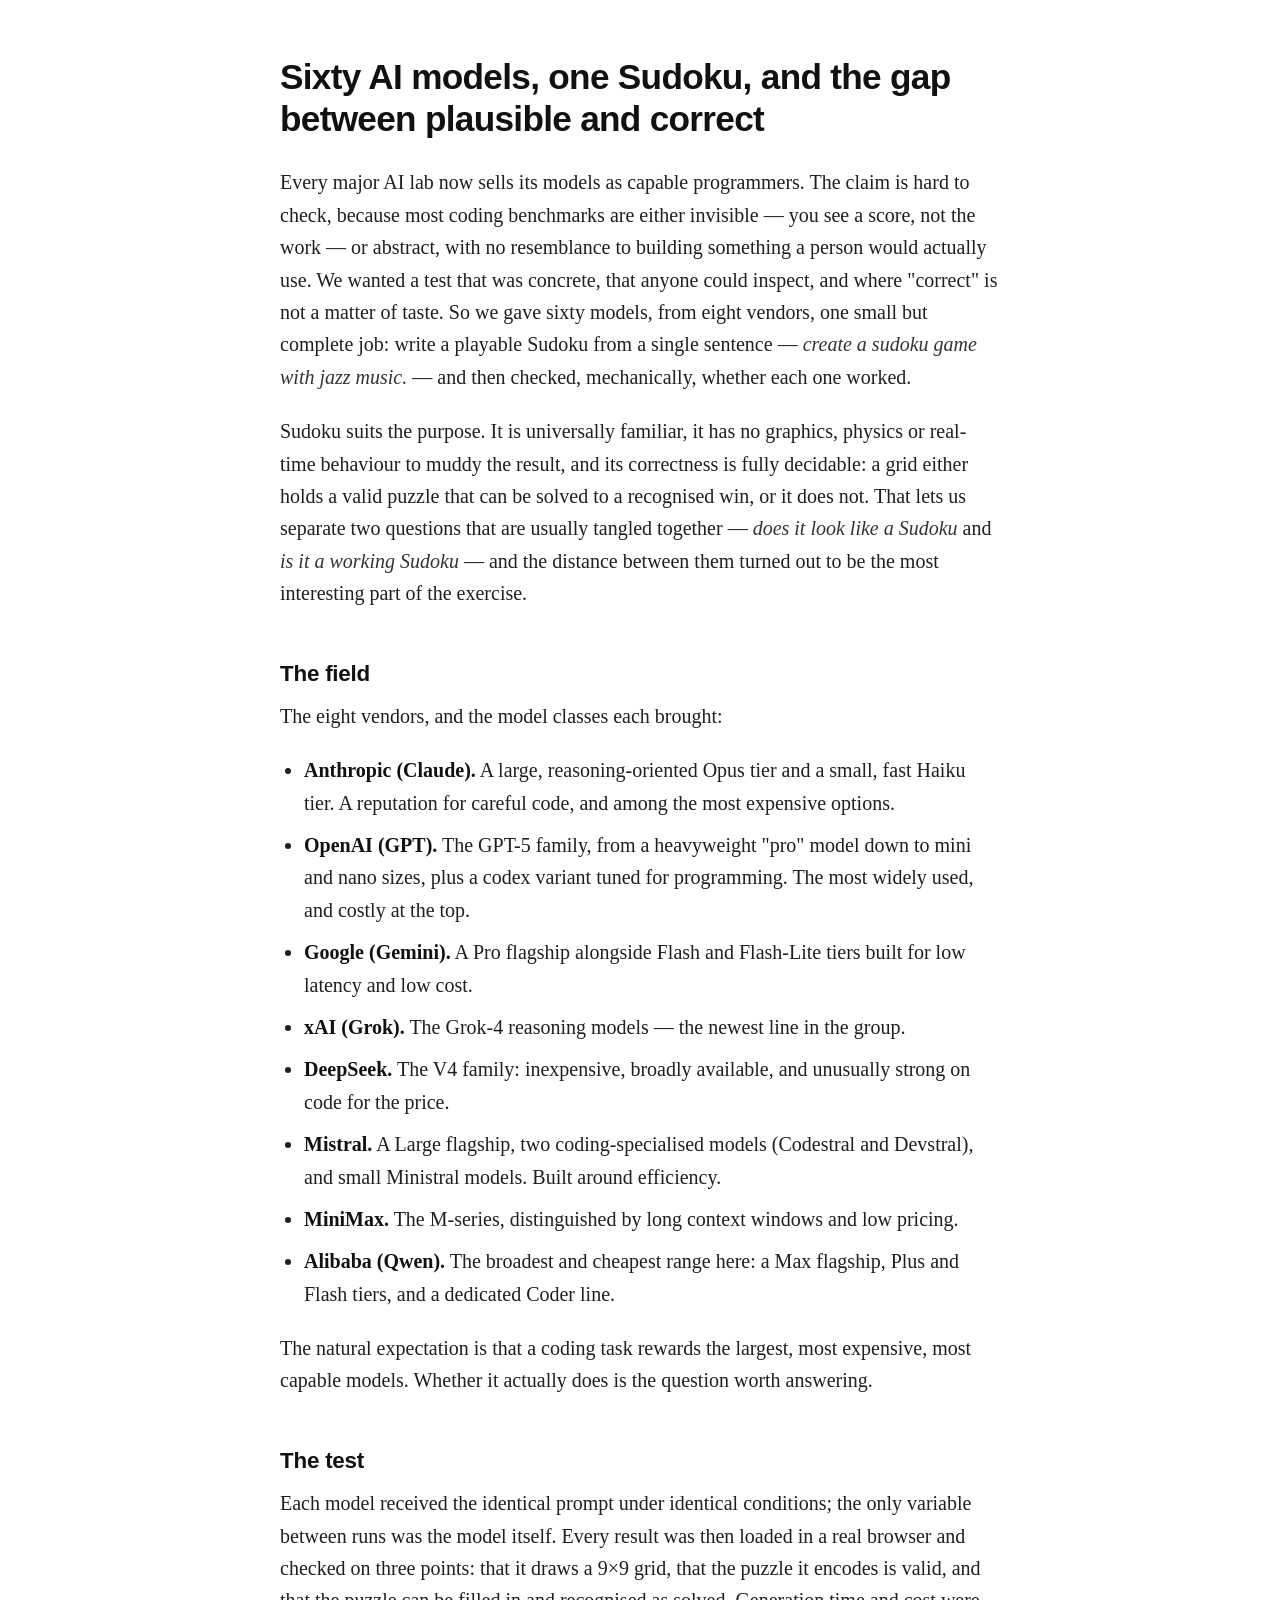
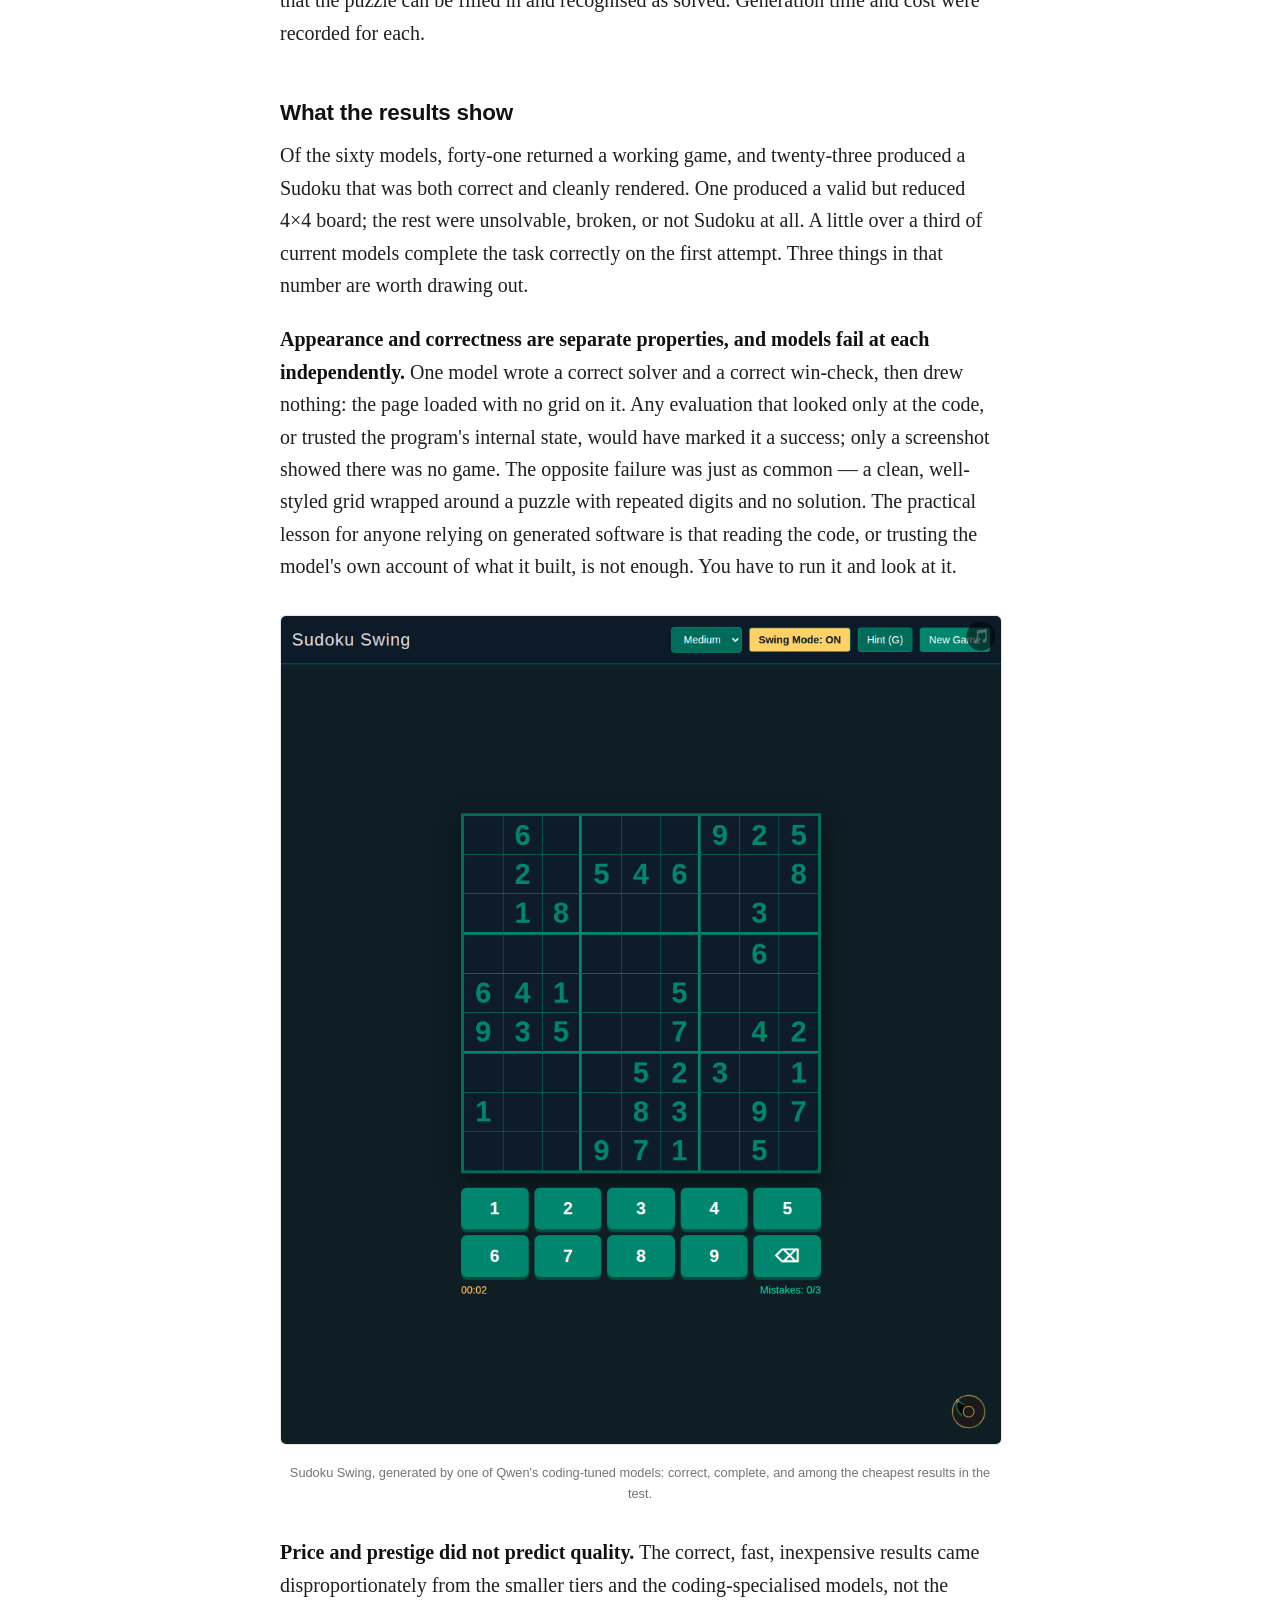
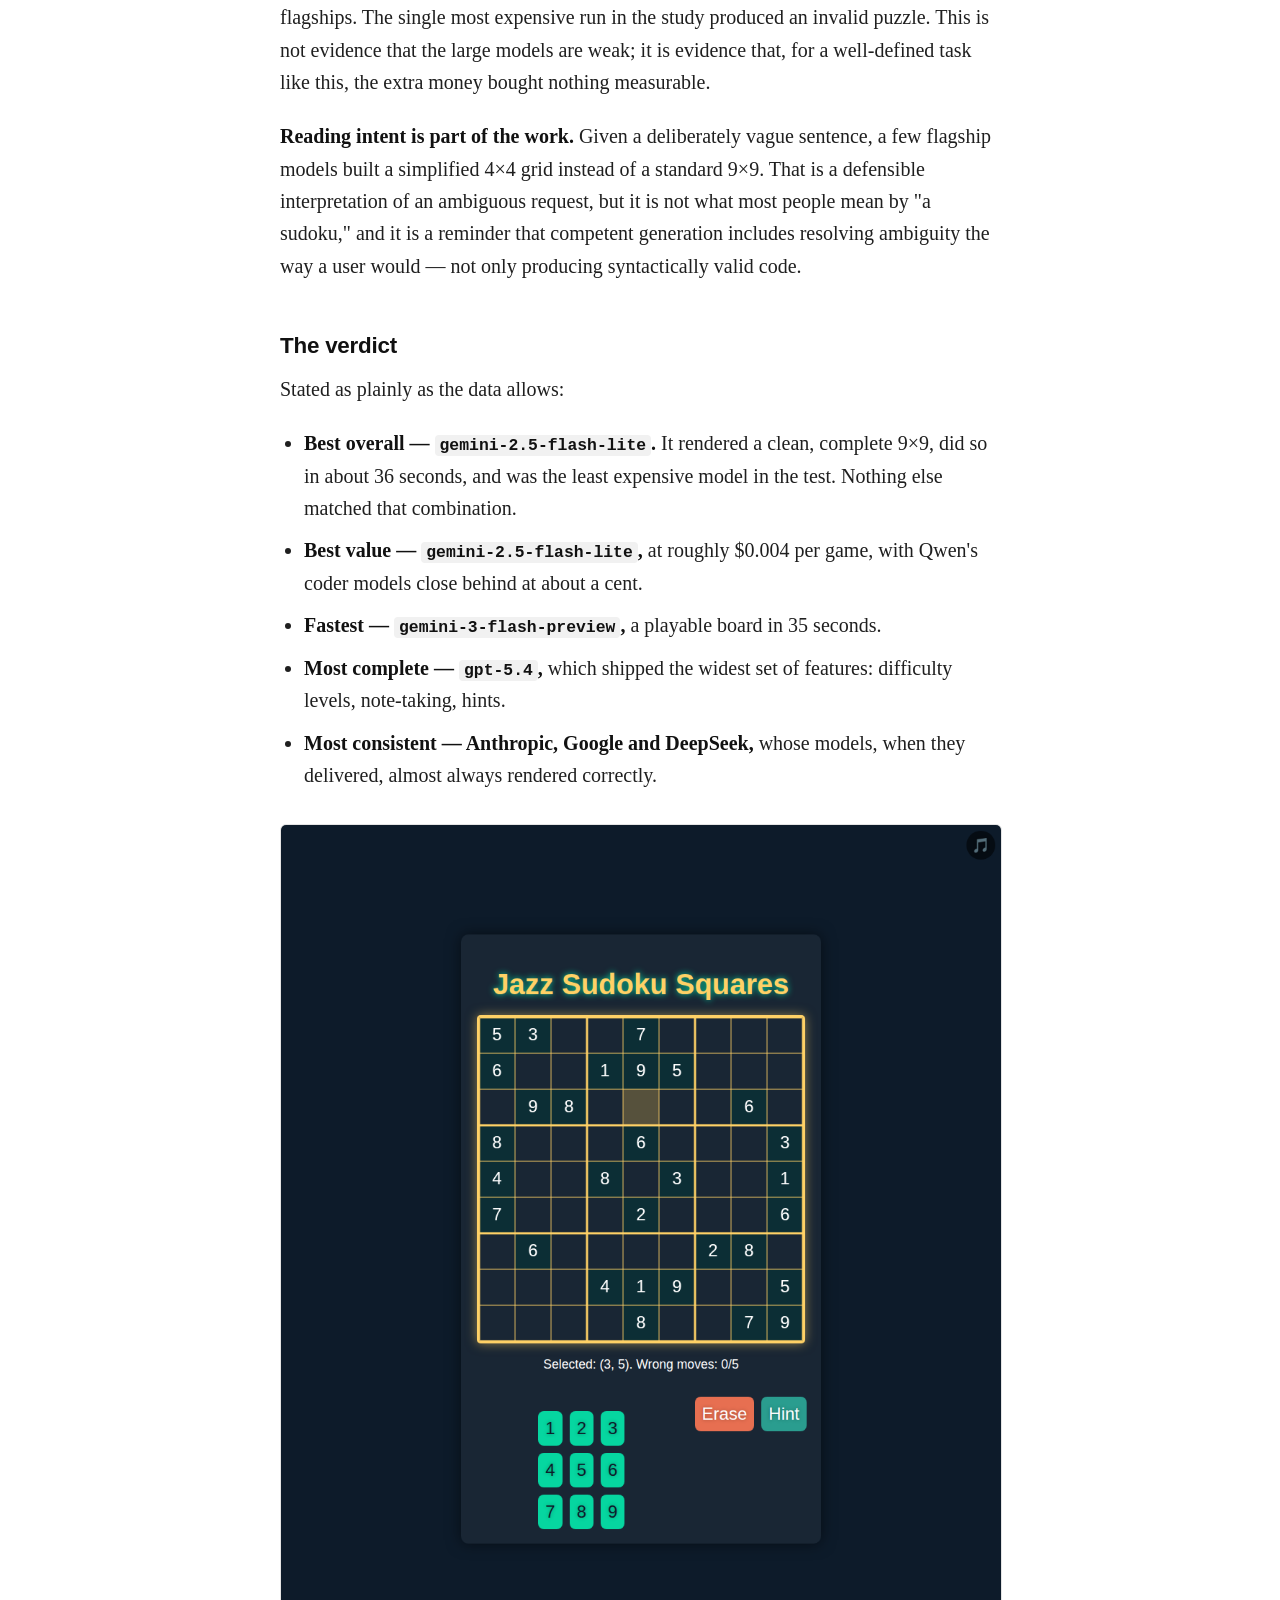
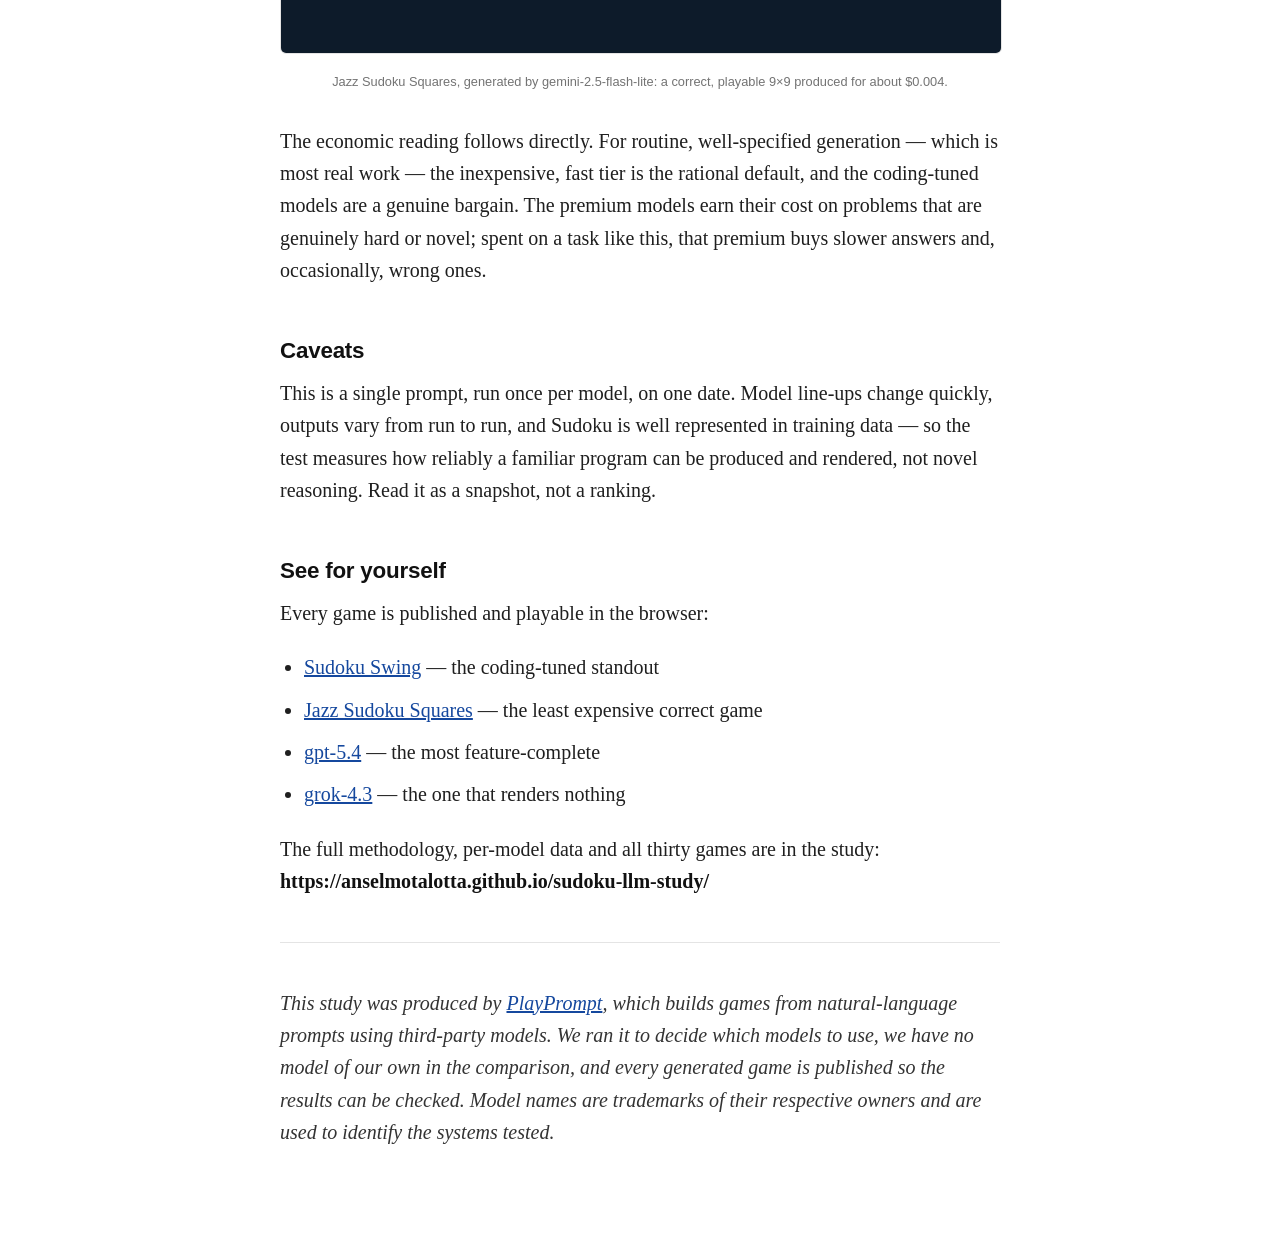
==== article/index.html @ 16956ac6 "Add the write-up to the repo (article/): rewritten for an adult reader, no emoji Replaces the worksp" ====
<!DOCTYPE html><html lang="en"><head><meta charset="UTF-8">
<meta name="viewport" content="width=device-width, initial-scale=1">
<title>Sixty AI models, one Sudoku, and the gap between plausible and correct</title>
<style>
 body{margin:0;background:#fff;color:#1f1f1f;font:20px/1.62 Georgia,Cambria,'Times New Roman',serif}
 .col{max-width:720px;margin:0 auto;padding:56px 24px 90px}
 h1{font-family:-apple-system,'Segoe UI',Helvetica,Arial,sans-serif;font-size:2.2rem;line-height:1.2;letter-spacing:-.02em;margin:0 0 26px;color:#111}
 h2{font-family:-apple-system,'Segoe UI',Helvetica,Arial,sans-serif;font-size:1.4rem;margin:46px 0 8px;color:#111;letter-spacing:-.01em}
 p{margin:0 0 22px} a{color:#15489e;text-decoration:underline}
 ul{margin:0 0 22px;padding-left:24px} li{margin:10px 0}
 hr{border:0;border-top:1px solid #e4e4e4;margin:44px 0}
 em{color:#333} strong{color:#111}
 figure{margin:32px 0;text-align:center}
 figure img{max-width:100%;height:auto;border:1px solid #e4e4e4;border-radius:6px}
 figcaption{font-family:-apple-system,'Segoe UI',sans-serif;font-size:.8rem;color:#737373;margin-top:9px}
 code{font-family:ui-monospace,Menlo,Consolas,monospace;font-size:.82em;background:#f1f1f1;padding:1px 5px;border-radius:4px}
 .foot{font-size:.86rem;color:#666}
</style></head><body><div class="col">
<h1>Sixty AI models, one Sudoku, and the gap between plausible and correct</h1>
<p>Every major AI lab now sells its models as capable programmers. The claim is hard to check, because most coding benchmarks are either invisible — you see a score, not the work — or abstract, with no resemblance to building something a person would actually use. We wanted a test that was concrete, that anyone could inspect, and where &quot;correct&quot; is not a matter of taste. So we gave sixty models, from eight vendors, one small but complete job: write a playable Sudoku from a single sentence — <em>create a sudoku game with jazz music.</em> — and then checked, mechanically, whether each one worked.</p>
<p>Sudoku suits the purpose. It is universally familiar, it has no graphics, physics or real-time behaviour to muddy the result, and its correctness is fully decidable: a grid either holds a valid puzzle that can be solved to a recognised win, or it does not. That lets us separate two questions that are usually tangled together — <em>does it look like a Sudoku</em> and <em>is it a working Sudoku</em> — and the distance between them turned out to be the most interesting part of the exercise.</p>
<h2>The field</h2>
<p>The eight vendors, and the model classes each brought:</p>
<ul><li><strong>Anthropic (Claude).</strong> A large, reasoning-oriented Opus tier and a small, fast Haiku tier. A reputation for careful code, and among the most expensive options.</li><li><strong>OpenAI (GPT).</strong> The GPT-5 family, from a heavyweight &quot;pro&quot; model down to mini and nano sizes, plus a codex variant tuned for programming. The most widely used, and costly at the top.</li><li><strong>Google (Gemini).</strong> A Pro flagship alongside Flash and Flash-Lite tiers built for low latency and low cost.</li><li><strong>xAI (Grok).</strong> The Grok-4 reasoning models — the newest line in the group.</li><li><strong>DeepSeek.</strong> The V4 family: inexpensive, broadly available, and unusually strong on code for the price.</li><li><strong>Mistral.</strong> A Large flagship, two coding-specialised models (Codestral and Devstral), and small Ministral models. Built around efficiency.</li><li><strong>MiniMax.</strong> The M-series, distinguished by long context windows and low pricing.</li><li><strong>Alibaba (Qwen).</strong> The broadest and cheapest range here: a Max flagship, Plus and Flash tiers, and a dedicated Coder line.</li></ul>
<p>The natural expectation is that a coding task rewards the largest, most expensive, most capable models. Whether it actually does is the question worth answering.</p>
<h2>The test</h2>
<p>Each model received the identical prompt under identical conditions; the only variable between runs was the model itself. Every result was then loaded in a real browser and checked on three points: that it draws a 9×9 grid, that the puzzle it encodes is valid, and that the puzzle can be filled in and recognised as solved. Generation time and cost were recorded for each.</p>
<h2>What the results show</h2>
<p>Of the sixty models, forty-one returned a working game, and twenty-three produced a Sudoku that was both correct and cleanly rendered. One produced a valid but reduced 4×4 board; the rest were unsolvable, broken, or not Sudoku at all. A little over a third of current models complete the task correctly on the first attempt. Three things in that number are worth drawing out.</p>
<p><strong>Appearance and correctness are separate properties, and models fail at each independently.</strong> One model wrote a correct solver and a correct win-check, then drew nothing: the page loaded with no grid on it. Any evaluation that looked only at the code, or trusted the program&#x27;s internal state, would have marked it a success; only a screenshot showed there was no game. The opposite failure was just as common — a clean, well-styled grid wrapped around a puzzle with repeated digits and no solution. The practical lesson for anyone relying on generated software is that reading the code, or trusting the model&#x27;s own account of what it built, is not enough. You have to run it and look at it.</p>
<figure><img src="img-1.png" alt="Sudoku Swing, generated by one of Qwen&#x27;s coding-tuned models: correct, complete, and among the cheapest results in the test."><figcaption>Sudoku Swing, generated by one of Qwen&#x27;s coding-tuned models: correct, complete, and among the cheapest results in the test.</figcaption></figure>
<p><strong>Price and prestige did not predict quality.</strong> The correct, fast, inexpensive results came disproportionately from the smaller tiers and the coding-specialised models, not the flagships. The single most expensive run in the study produced an invalid puzzle. This is not evidence that the large models are weak; it is evidence that, for a well-defined task like this, the extra money bought nothing measurable.</p>
<p><strong>Reading intent is part of the work.</strong> Given a deliberately vague sentence, a few flagship models built a simplified 4×4 grid instead of a standard 9×9. That is a defensible interpretation of an ambiguous request, but it is not what most people mean by &quot;a sudoku,&quot; and it is a reminder that competent generation includes resolving ambiguity the way a user would — not only producing syntactically valid code.</p>
<h2>The verdict</h2>
<p>Stated as plainly as the data allows:</p>
<ul><li><strong>Best overall — <code>gemini-2.5-flash-lite</code>.</strong> It rendered a clean, complete 9×9, did so in about 36 seconds, and was the least expensive model in the test. Nothing else matched that combination.</li><li><strong>Best value — <code>gemini-2.5-flash-lite</code>,</strong> at roughly $0.004 per game, with Qwen&#x27;s coder models close behind at about a cent.</li><li><strong>Fastest — <code>gemini-3-flash-preview</code>,</strong> a playable board in 35 seconds.</li><li><strong>Most complete — <code>gpt-5.4</code>,</strong> which shipped the widest set of features: difficulty levels, note-taking, hints.</li><li><strong>Most consistent — Anthropic, Google and DeepSeek,</strong> whose models, when they delivered, almost always rendered correctly.</li></ul>
<figure><img src="img-2.png" alt="Jazz Sudoku Squares, generated by gemini-2.5-flash-lite: a correct, playable 9×9 produced for about $0.004."><figcaption>Jazz Sudoku Squares, generated by gemini-2.5-flash-lite: a correct, playable 9×9 produced for about $0.004.</figcaption></figure>
<p>The economic reading follows directly. For routine, well-specified generation — which is most real work — the inexpensive, fast tier is the rational default, and the coding-tuned models are a genuine bargain. The premium models earn their cost on problems that are genuinely hard or novel; spent on a task like this, that premium buys slower answers and, occasionally, wrong ones.</p>
<h2>Caveats</h2>
<p>This is a single prompt, run once per model, on one date. Model line-ups change quickly, outputs vary from run to run, and Sudoku is well represented in training data — so the test measures how reliably a familiar program can be produced and rendered, not novel reasoning. Read it as a snapshot, not a ranking.</p>
<h2>See for yourself</h2>
<p>Every game is published and playable in the browser:</p>
<ul><li><a href="https://anselmotalotta.github.io/sudoku-llm-study/games/qwen3-coder-next.html">Sudoku Swing</a> — the coding-tuned standout</li><li><a href="https://anselmotalotta.github.io/sudoku-llm-study/games/gemini-gemini-2-5-flash-lite.html">Jazz Sudoku Squares</a> — the least expensive correct game</li><li><a href="https://anselmotalotta.github.io/sudoku-llm-study/games/gpt-5-4.html">gpt-5.4</a> — the most feature-complete</li><li><a href="https://anselmotalotta.github.io/sudoku-llm-study/games/xai-grok-4-3.html">grok-4.3</a> — the one that renders nothing</li></ul>
<p>The full methodology, per-model data and all thirty games are in the study: <strong>https://anselmotalotta.github.io/sudoku-llm-study/</strong></p>
<hr>
<p><em>This study was produced by <a href="https://playprompt.org">PlayPrompt</a>, which builds games from natural-language prompts using third-party models. We ran it to decide which models to use, we have no model of our own in the comparison, and every generated game is published so the results can be checked. Model names are trademarks of their respective owners and are used to identify the systems tested.</em></p>
</div></body></html>
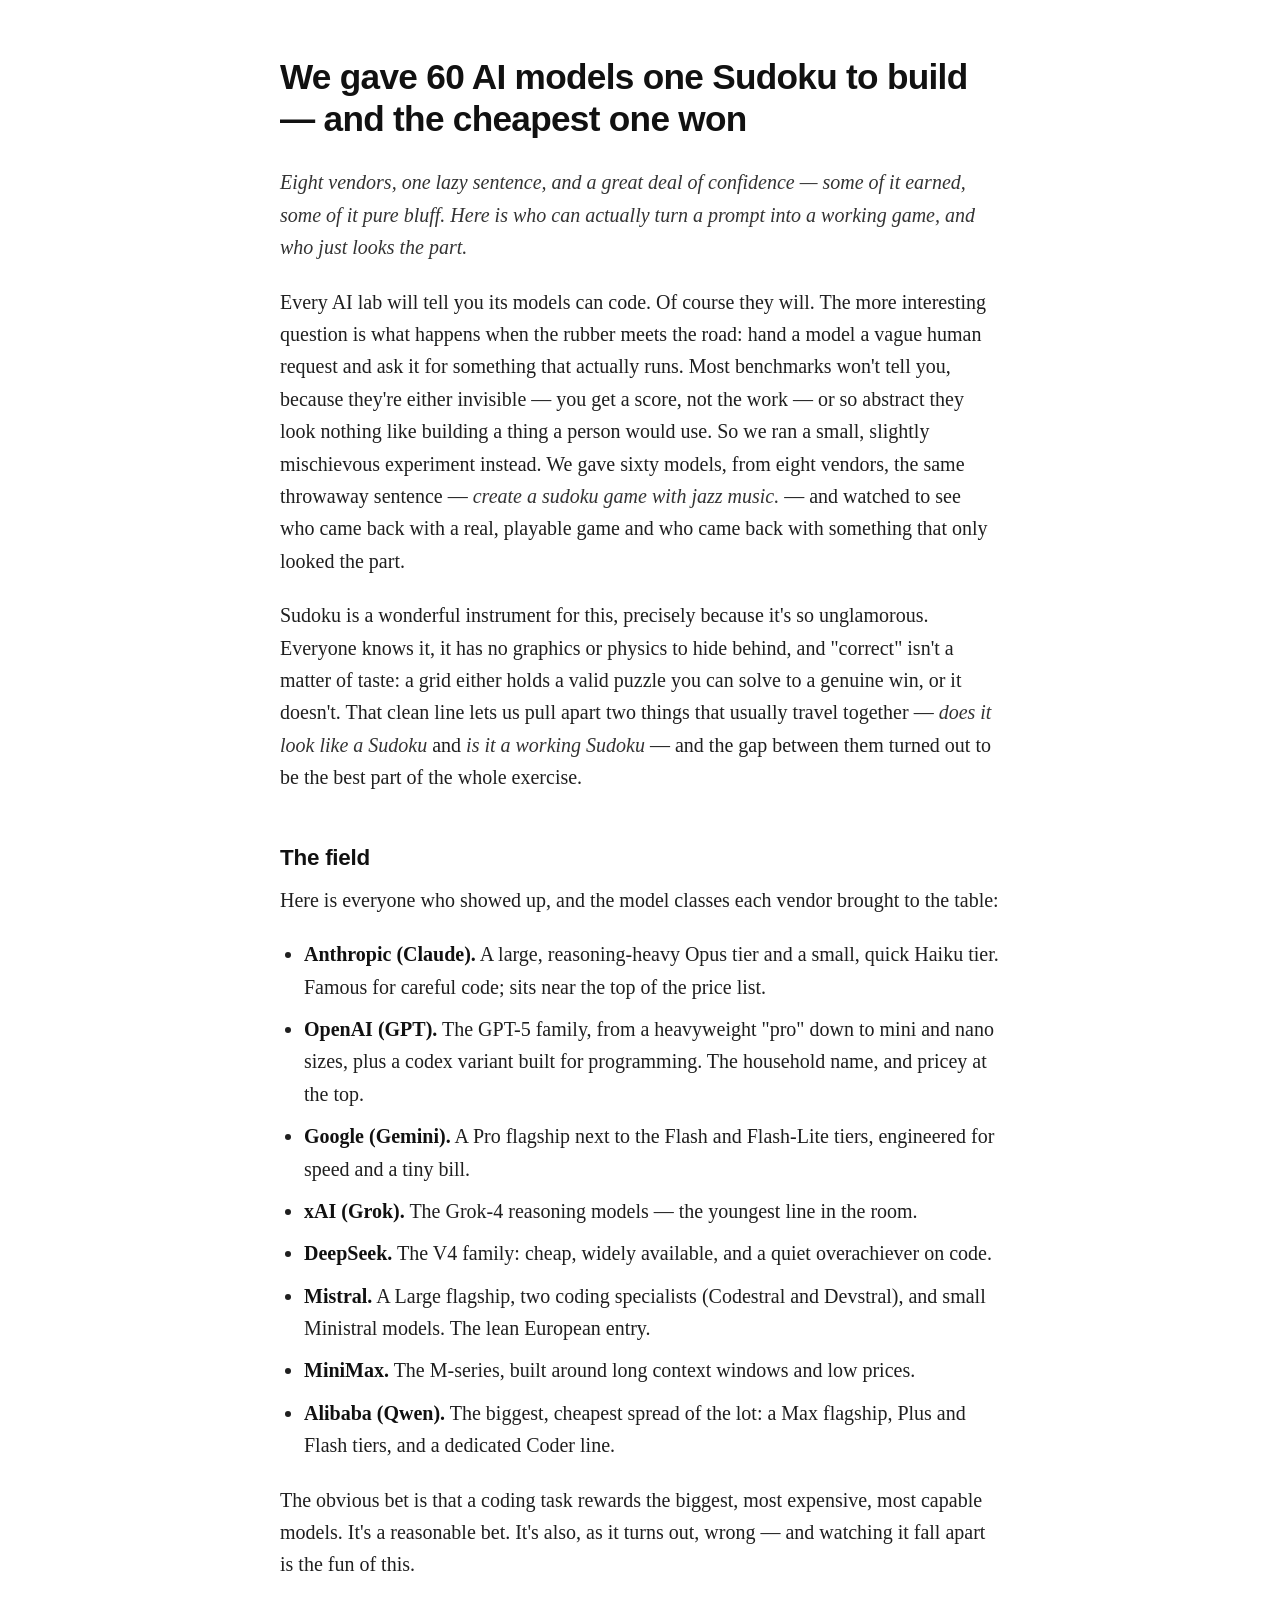
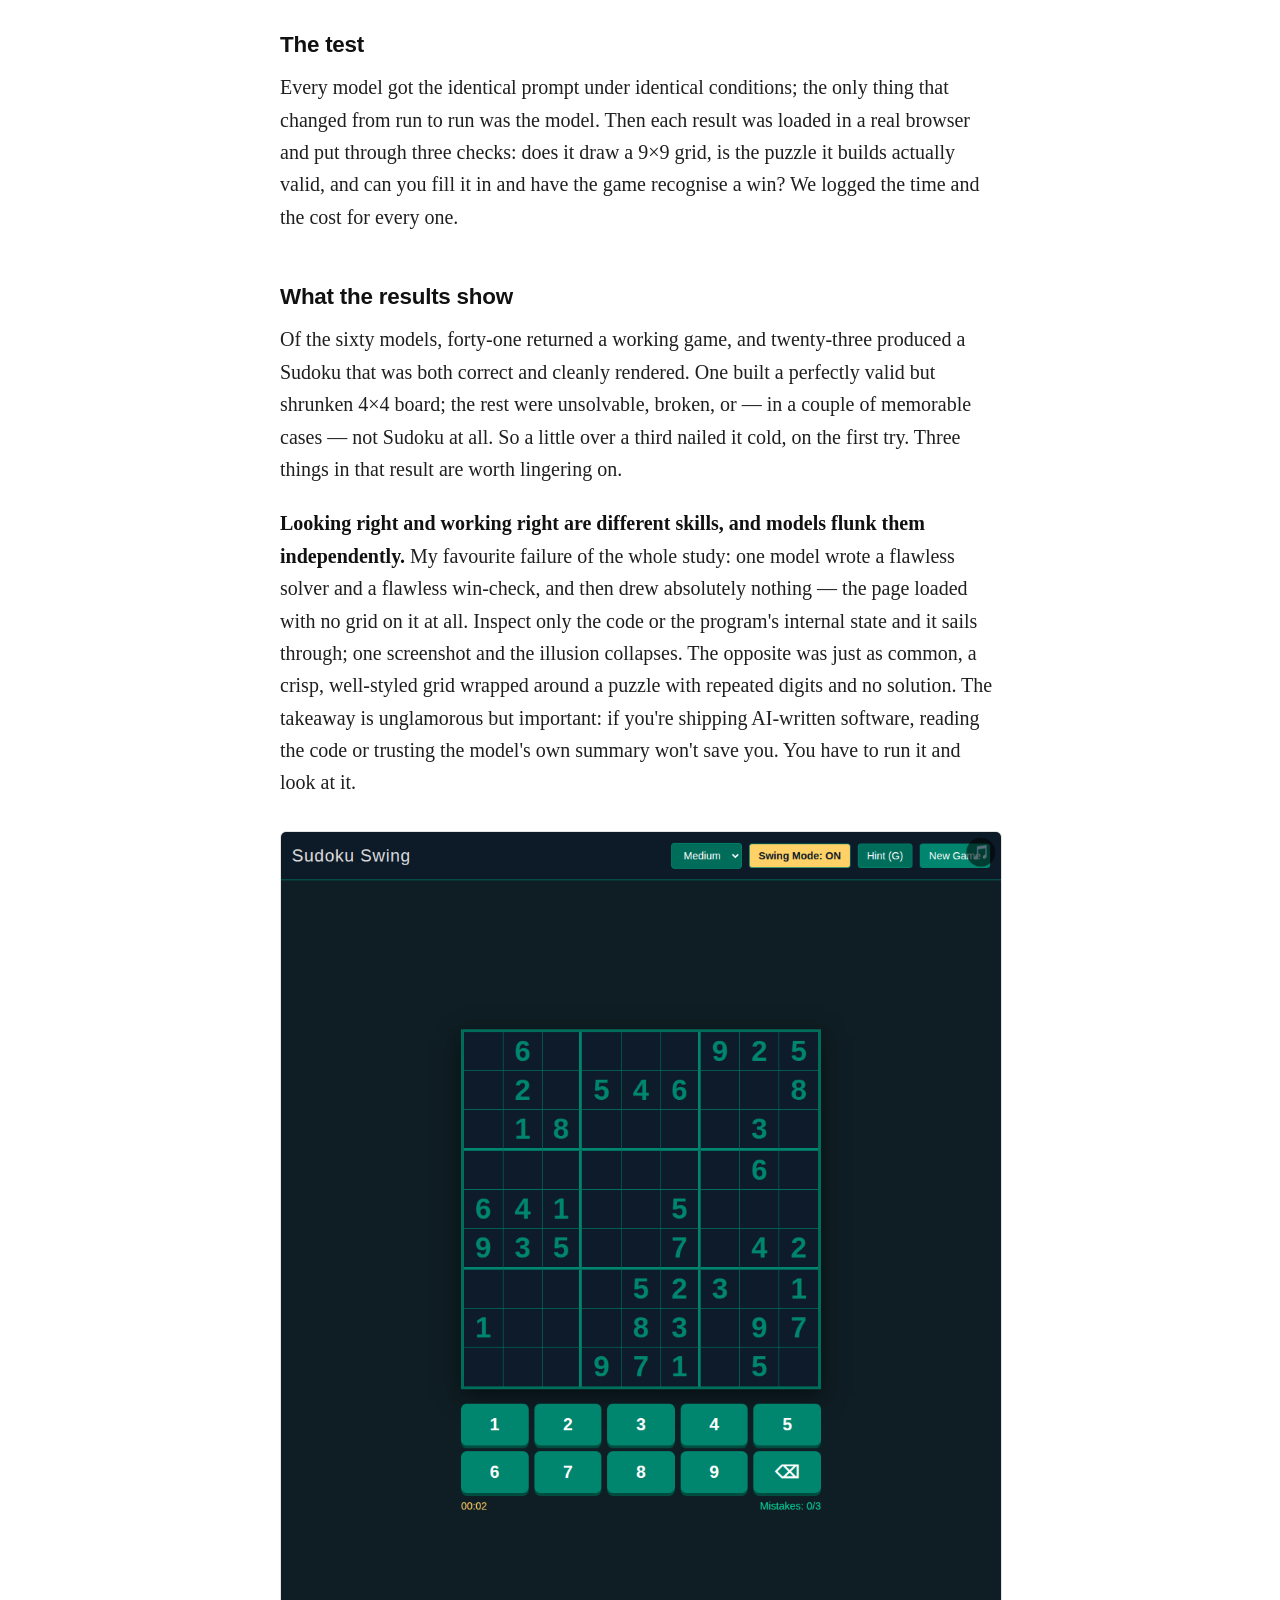
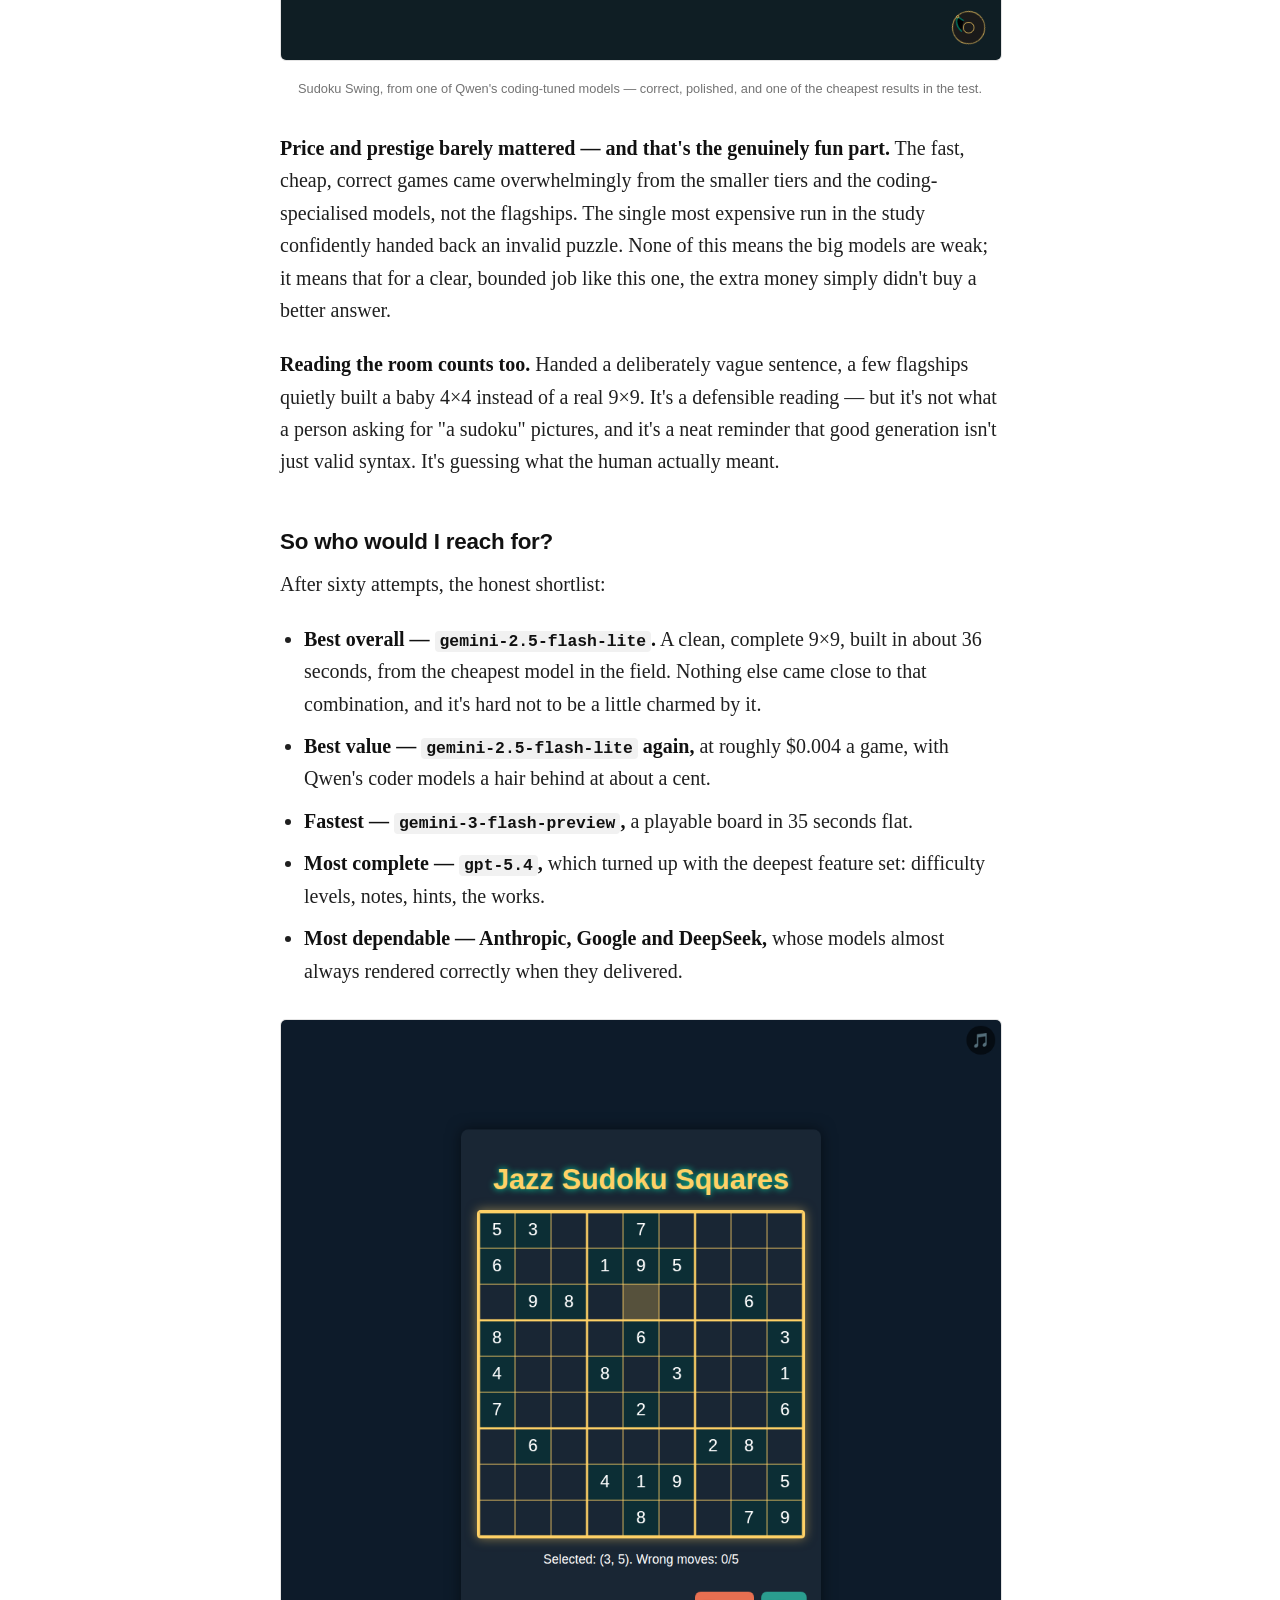
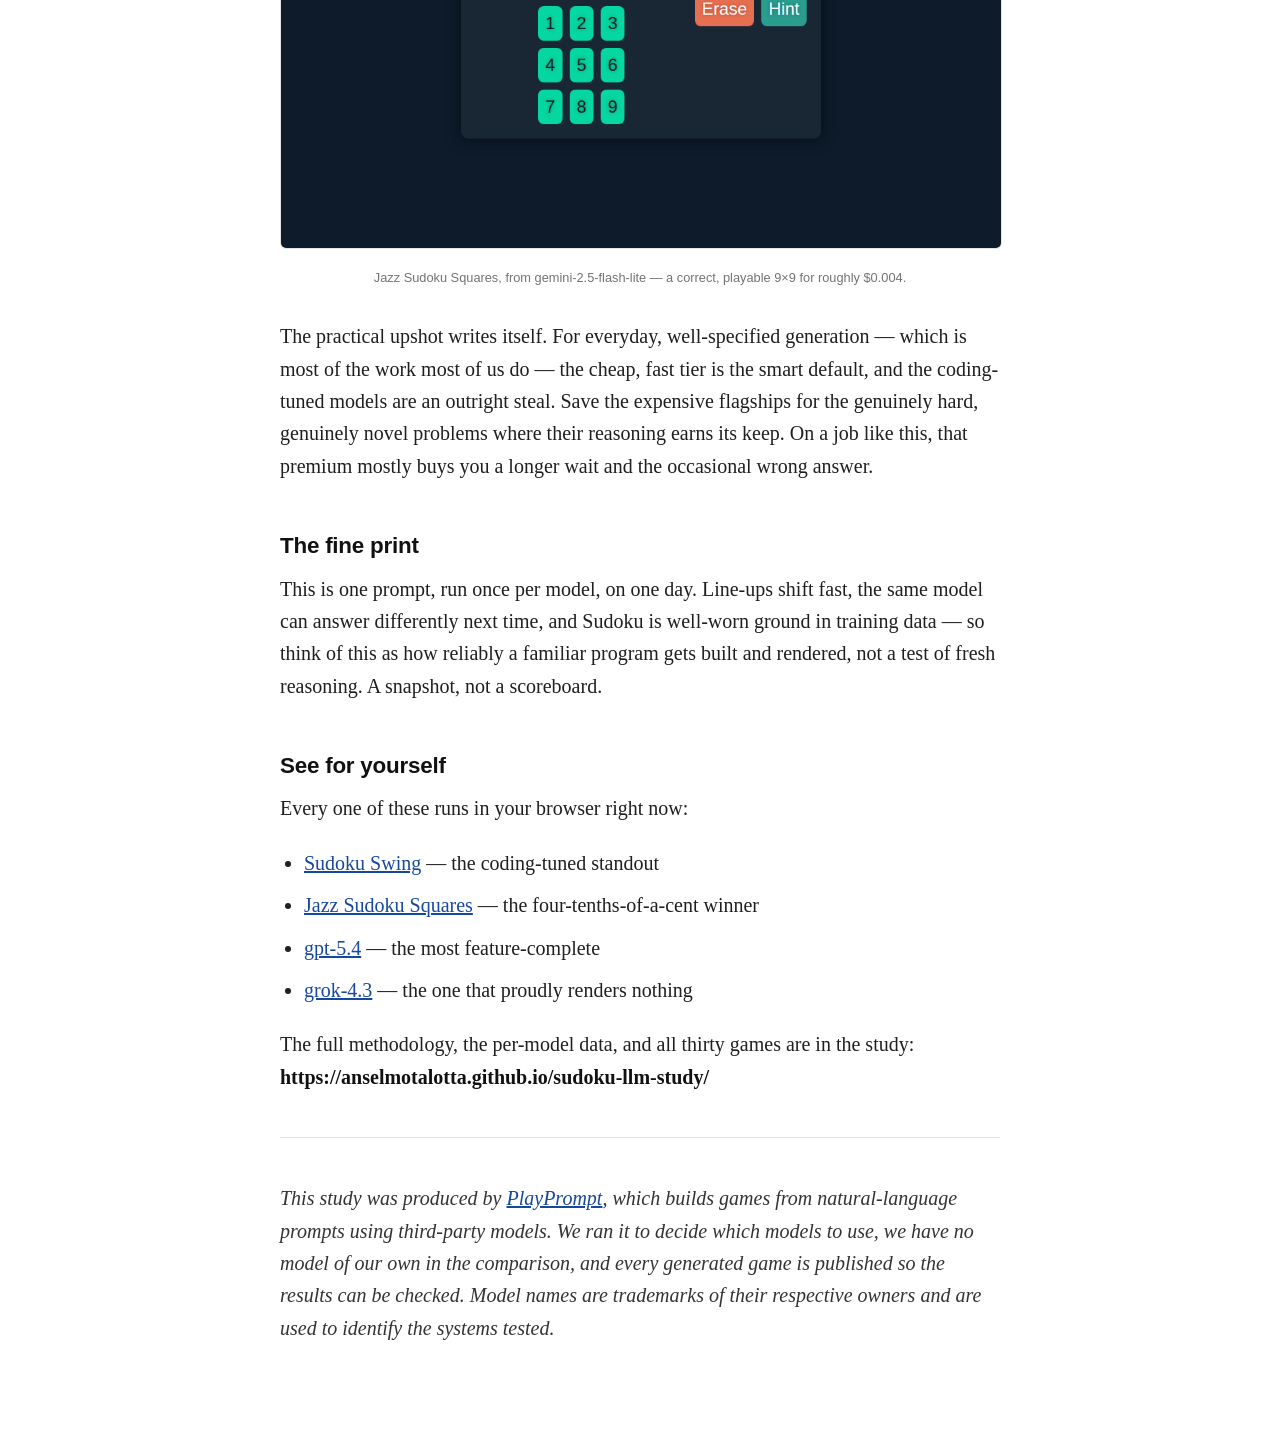
==== commit c24dbadb: "Article: catchier title + deck, warmer voice in the body (still adult, no emoji) Title rewritten wit" ====
--- a/article/index.html
+++ b/article/index.html
@@ -1,6 +1,6 @@
 <!DOCTYPE html><html lang="en"><head><meta charset="UTF-8">
 <meta name="viewport" content="width=device-width, initial-scale=1">
-<title>Sixty AI models, one Sudoku, and the gap between plausible and correct</title>
+<title>We gave 60 AI models one Sudoku to build — and the cheapest one won</title>
 <style>
  body{margin:0;background:#fff;color:#1f1f1f;font:20px/1.62 Georgia,Cambria,'Times New Roman',serif}
  .col{max-width:720px;margin:0 auto;padding:56px 24px 90px}
@@ -16,32 +16,33 @@
  code{font-family:ui-monospace,Menlo,Consolas,monospace;font-size:.82em;background:#f1f1f1;padding:1px 5px;border-radius:4px}
  .foot{font-size:.86rem;color:#666}
 </style></head><body><div class="col">
-<h1>Sixty AI models, one Sudoku, and the gap between plausible and correct</h1>
-<p>Every major AI lab now sells its models as capable programmers. The claim is hard to check, because most coding benchmarks are either invisible — you see a score, not the work — or abstract, with no resemblance to building something a person would actually use. We wanted a test that was concrete, that anyone could inspect, and where &quot;correct&quot; is not a matter of taste. So we gave sixty models, from eight vendors, one small but complete job: write a playable Sudoku from a single sentence — <em>create a sudoku game with jazz music.</em> — and then checked, mechanically, whether each one worked.</p>
-<p>Sudoku suits the purpose. It is universally familiar, it has no graphics, physics or real-time behaviour to muddy the result, and its correctness is fully decidable: a grid either holds a valid puzzle that can be solved to a recognised win, or it does not. That lets us separate two questions that are usually tangled together — <em>does it look like a Sudoku</em> and <em>is it a working Sudoku</em> — and the distance between them turned out to be the most interesting part of the exercise.</p>
+<h1>We gave 60 AI models one Sudoku to build — and the cheapest one won</h1>
+<p><em>Eight vendors, one lazy sentence, and a great deal of confidence — some of it earned, some of it pure bluff. Here is who can actually turn a prompt into a working game, and who just looks the part.</em></p>
+<p>Every AI lab will tell you its models can code. Of course they will. The more interesting question is what happens when the rubber meets the road: hand a model a vague human request and ask it for something that actually runs. Most benchmarks won&#x27;t tell you, because they&#x27;re either invisible — you get a score, not the work — or so abstract they look nothing like building a thing a person would use. So we ran a small, slightly mischievous experiment instead. We gave sixty models, from eight vendors, the same throwaway sentence — <em>create a sudoku game with jazz music.</em> — and watched to see who came back with a real, playable game and who came back with something that only looked the part.</p>
+<p>Sudoku is a wonderful instrument for this, precisely because it&#x27;s so unglamorous. Everyone knows it, it has no graphics or physics to hide behind, and &quot;correct&quot; isn&#x27;t a matter of taste: a grid either holds a valid puzzle you can solve to a genuine win, or it doesn&#x27;t. That clean line lets us pull apart two things that usually travel together — <em>does it look like a Sudoku</em> and <em>is it a working Sudoku</em> — and the gap between them turned out to be the best part of the whole exercise.</p>
 <h2>The field</h2>
-<p>The eight vendors, and the model classes each brought:</p>
-<ul><li><strong>Anthropic (Claude).</strong> A large, reasoning-oriented Opus tier and a small, fast Haiku tier. A reputation for careful code, and among the most expensive options.</li><li><strong>OpenAI (GPT).</strong> The GPT-5 family, from a heavyweight &quot;pro&quot; model down to mini and nano sizes, plus a codex variant tuned for programming. The most widely used, and costly at the top.</li><li><strong>Google (Gemini).</strong> A Pro flagship alongside Flash and Flash-Lite tiers built for low latency and low cost.</li><li><strong>xAI (Grok).</strong> The Grok-4 reasoning models — the newest line in the group.</li><li><strong>DeepSeek.</strong> The V4 family: inexpensive, broadly available, and unusually strong on code for the price.</li><li><strong>Mistral.</strong> A Large flagship, two coding-specialised models (Codestral and Devstral), and small Ministral models. Built around efficiency.</li><li><strong>MiniMax.</strong> The M-series, distinguished by long context windows and low pricing.</li><li><strong>Alibaba (Qwen).</strong> The broadest and cheapest range here: a Max flagship, Plus and Flash tiers, and a dedicated Coder line.</li></ul>
-<p>The natural expectation is that a coding task rewards the largest, most expensive, most capable models. Whether it actually does is the question worth answering.</p>
+<p>Here is everyone who showed up, and the model classes each vendor brought to the table:</p>
+<ul><li><strong>Anthropic (Claude).</strong> A large, reasoning-heavy Opus tier and a small, quick Haiku tier. Famous for careful code; sits near the top of the price list.</li><li><strong>OpenAI (GPT).</strong> The GPT-5 family, from a heavyweight &quot;pro&quot; down to mini and nano sizes, plus a codex variant built for programming. The household name, and pricey at the top.</li><li><strong>Google (Gemini).</strong> A Pro flagship next to the Flash and Flash-Lite tiers, engineered for speed and a tiny bill.</li><li><strong>xAI (Grok).</strong> The Grok-4 reasoning models — the youngest line in the room.</li><li><strong>DeepSeek.</strong> The V4 family: cheap, widely available, and a quiet overachiever on code.</li><li><strong>Mistral.</strong> A Large flagship, two coding specialists (Codestral and Devstral), and small Ministral models. The lean European entry.</li><li><strong>MiniMax.</strong> The M-series, built around long context windows and low prices.</li><li><strong>Alibaba (Qwen).</strong> The biggest, cheapest spread of the lot: a Max flagship, Plus and Flash tiers, and a dedicated Coder line.</li></ul>
+<p>The obvious bet is that a coding task rewards the biggest, most expensive, most capable models. It&#x27;s a reasonable bet. It&#x27;s also, as it turns out, wrong — and watching it fall apart is the fun of this.</p>
 <h2>The test</h2>
-<p>Each model received the identical prompt under identical conditions; the only variable between runs was the model itself. Every result was then loaded in a real browser and checked on three points: that it draws a 9×9 grid, that the puzzle it encodes is valid, and that the puzzle can be filled in and recognised as solved. Generation time and cost were recorded for each.</p>
+<p>Every model got the identical prompt under identical conditions; the only thing that changed from run to run was the model. Then each result was loaded in a real browser and put through three checks: does it draw a 9×9 grid, is the puzzle it builds actually valid, and can you fill it in and have the game recognise a win? We logged the time and the cost for every one.</p>
 <h2>What the results show</h2>
-<p>Of the sixty models, forty-one returned a working game, and twenty-three produced a Sudoku that was both correct and cleanly rendered. One produced a valid but reduced 4×4 board; the rest were unsolvable, broken, or not Sudoku at all. A little over a third of current models complete the task correctly on the first attempt. Three things in that number are worth drawing out.</p>
-<p><strong>Appearance and correctness are separate properties, and models fail at each independently.</strong> One model wrote a correct solver and a correct win-check, then drew nothing: the page loaded with no grid on it. Any evaluation that looked only at the code, or trusted the program&#x27;s internal state, would have marked it a success; only a screenshot showed there was no game. The opposite failure was just as common — a clean, well-styled grid wrapped around a puzzle with repeated digits and no solution. The practical lesson for anyone relying on generated software is that reading the code, or trusting the model&#x27;s own account of what it built, is not enough. You have to run it and look at it.</p>
-<figure><img src="img-1.png" alt="Sudoku Swing, generated by one of Qwen&#x27;s coding-tuned models: correct, complete, and among the cheapest results in the test."><figcaption>Sudoku Swing, generated by one of Qwen&#x27;s coding-tuned models: correct, complete, and among the cheapest results in the test.</figcaption></figure>
-<p><strong>Price and prestige did not predict quality.</strong> The correct, fast, inexpensive results came disproportionately from the smaller tiers and the coding-specialised models, not the flagships. The single most expensive run in the study produced an invalid puzzle. This is not evidence that the large models are weak; it is evidence that, for a well-defined task like this, the extra money bought nothing measurable.</p>
-<p><strong>Reading intent is part of the work.</strong> Given a deliberately vague sentence, a few flagship models built a simplified 4×4 grid instead of a standard 9×9. That is a defensible interpretation of an ambiguous request, but it is not what most people mean by &quot;a sudoku,&quot; and it is a reminder that competent generation includes resolving ambiguity the way a user would — not only producing syntactically valid code.</p>
-<h2>The verdict</h2>
-<p>Stated as plainly as the data allows:</p>
-<ul><li><strong>Best overall — <code>gemini-2.5-flash-lite</code>.</strong> It rendered a clean, complete 9×9, did so in about 36 seconds, and was the least expensive model in the test. Nothing else matched that combination.</li><li><strong>Best value — <code>gemini-2.5-flash-lite</code>,</strong> at roughly $0.004 per game, with Qwen&#x27;s coder models close behind at about a cent.</li><li><strong>Fastest — <code>gemini-3-flash-preview</code>,</strong> a playable board in 35 seconds.</li><li><strong>Most complete — <code>gpt-5.4</code>,</strong> which shipped the widest set of features: difficulty levels, note-taking, hints.</li><li><strong>Most consistent — Anthropic, Google and DeepSeek,</strong> whose models, when they delivered, almost always rendered correctly.</li></ul>
-<figure><img src="img-2.png" alt="Jazz Sudoku Squares, generated by gemini-2.5-flash-lite: a correct, playable 9×9 produced for about $0.004."><figcaption>Jazz Sudoku Squares, generated by gemini-2.5-flash-lite: a correct, playable 9×9 produced for about $0.004.</figcaption></figure>
-<p>The economic reading follows directly. For routine, well-specified generation — which is most real work — the inexpensive, fast tier is the rational default, and the coding-tuned models are a genuine bargain. The premium models earn their cost on problems that are genuinely hard or novel; spent on a task like this, that premium buys slower answers and, occasionally, wrong ones.</p>
-<h2>Caveats</h2>
-<p>This is a single prompt, run once per model, on one date. Model line-ups change quickly, outputs vary from run to run, and Sudoku is well represented in training data — so the test measures how reliably a familiar program can be produced and rendered, not novel reasoning. Read it as a snapshot, not a ranking.</p>
+<p>Of the sixty models, forty-one returned a working game, and twenty-three produced a Sudoku that was both correct and cleanly rendered. One built a perfectly valid but shrunken 4×4 board; the rest were unsolvable, broken, or — in a couple of memorable cases — not Sudoku at all. So a little over a third nailed it cold, on the first try. Three things in that result are worth lingering on.</p>
+<p><strong>Looking right and working right are different skills, and models flunk them independently.</strong> My favourite failure of the whole study: one model wrote a flawless solver and a flawless win-check, and then drew absolutely nothing — the page loaded with no grid on it at all. Inspect only the code or the program&#x27;s internal state and it sails through; one screenshot and the illusion collapses. The opposite was just as common, a crisp, well-styled grid wrapped around a puzzle with repeated digits and no solution. The takeaway is unglamorous but important: if you&#x27;re shipping AI-written software, reading the code or trusting the model&#x27;s own summary won&#x27;t save you. You have to run it and look at it.</p>
+<figure><img src="img-1.png" alt="Sudoku Swing, from one of Qwen&#x27;s coding-tuned models — correct, polished, and one of the cheapest results in the test."><figcaption>Sudoku Swing, from one of Qwen&#x27;s coding-tuned models — correct, polished, and one of the cheapest results in the test.</figcaption></figure>
+<p><strong>Price and prestige barely mattered — and that&#x27;s the genuinely fun part.</strong> The fast, cheap, correct games came overwhelmingly from the smaller tiers and the coding-specialised models, not the flagships. The single most expensive run in the study confidently handed back an invalid puzzle. None of this means the big models are weak; it means that for a clear, bounded job like this one, the extra money simply didn&#x27;t buy a better answer.</p>
+<p><strong>Reading the room counts too.</strong> Handed a deliberately vague sentence, a few flagships quietly built a baby 4×4 instead of a real 9×9. It&#x27;s a defensible reading — but it&#x27;s not what a person asking for &quot;a sudoku&quot; pictures, and it&#x27;s a neat reminder that good generation isn&#x27;t just valid syntax. It&#x27;s guessing what the human actually meant.</p>
+<h2>So who would I reach for?</h2>
+<p>After sixty attempts, the honest shortlist:</p>
+<ul><li><strong>Best overall — <code>gemini-2.5-flash-lite</code>.</strong> A clean, complete 9×9, built in about 36 seconds, from the cheapest model in the field. Nothing else came close to that combination, and it&#x27;s hard not to be a little charmed by it.</li><li><strong>Best value — <code>gemini-2.5-flash-lite</code> again,</strong> at roughly $0.004 a game, with Qwen&#x27;s coder models a hair behind at about a cent.</li><li><strong>Fastest — <code>gemini-3-flash-preview</code>,</strong> a playable board in 35 seconds flat.</li><li><strong>Most complete — <code>gpt-5.4</code>,</strong> which turned up with the deepest feature set: difficulty levels, notes, hints, the works.</li><li><strong>Most dependable — Anthropic, Google and DeepSeek,</strong> whose models almost always rendered correctly when they delivered.</li></ul>
+<figure><img src="img-2.png" alt="Jazz Sudoku Squares, from gemini-2.5-flash-lite — a correct, playable 9×9 for roughly $0.004."><figcaption>Jazz Sudoku Squares, from gemini-2.5-flash-lite — a correct, playable 9×9 for roughly $0.004.</figcaption></figure>
+<p>The practical upshot writes itself. For everyday, well-specified generation — which is most of the work most of us do — the cheap, fast tier is the smart default, and the coding-tuned models are an outright steal. Save the expensive flagships for the genuinely hard, genuinely novel problems where their reasoning earns its keep. On a job like this, that premium mostly buys you a longer wait and the occasional wrong answer.</p>
+<h2>The fine print</h2>
+<p>This is one prompt, run once per model, on one day. Line-ups shift fast, the same model can answer differently next time, and Sudoku is well-worn ground in training data — so think of this as how reliably a familiar program gets built and rendered, not a test of fresh reasoning. A snapshot, not a scoreboard.</p>
 <h2>See for yourself</h2>
-<p>Every game is published and playable in the browser:</p>
-<ul><li><a href="https://anselmotalotta.github.io/sudoku-llm-study/games/qwen3-coder-next.html">Sudoku Swing</a> — the coding-tuned standout</li><li><a href="https://anselmotalotta.github.io/sudoku-llm-study/games/gemini-gemini-2-5-flash-lite.html">Jazz Sudoku Squares</a> — the least expensive correct game</li><li><a href="https://anselmotalotta.github.io/sudoku-llm-study/games/gpt-5-4.html">gpt-5.4</a> — the most feature-complete</li><li><a href="https://anselmotalotta.github.io/sudoku-llm-study/games/xai-grok-4-3.html">grok-4.3</a> — the one that renders nothing</li></ul>
-<p>The full methodology, per-model data and all thirty games are in the study: <strong>https://anselmotalotta.github.io/sudoku-llm-study/</strong></p>
+<p>Every one of these runs in your browser right now:</p>
+<ul><li><a href="https://anselmotalotta.github.io/sudoku-llm-study/games/qwen3-coder-next.html">Sudoku Swing</a> — the coding-tuned standout</li><li><a href="https://anselmotalotta.github.io/sudoku-llm-study/games/gemini-gemini-2-5-flash-lite.html">Jazz Sudoku Squares</a> — the four-tenths-of-a-cent winner</li><li><a href="https://anselmotalotta.github.io/sudoku-llm-study/games/gpt-5-4.html">gpt-5.4</a> — the most feature-complete</li><li><a href="https://anselmotalotta.github.io/sudoku-llm-study/games/xai-grok-4-3.html">grok-4.3</a> — the one that proudly renders nothing</li></ul>
+<p>The full methodology, the per-model data, and all thirty games are in the study: <strong>https://anselmotalotta.github.io/sudoku-llm-study/</strong></p>
 <hr>
 <p><em>This study was produced by <a href="https://playprompt.org">PlayPrompt</a>, which builds games from natural-language prompts using third-party models. We ran it to decide which models to use, we have no model of our own in the comparison, and every generated game is published so the results can be checked. Model names are trademarks of their respective owners and are used to identify the systems tested.</em></p>
 </div></body></html>
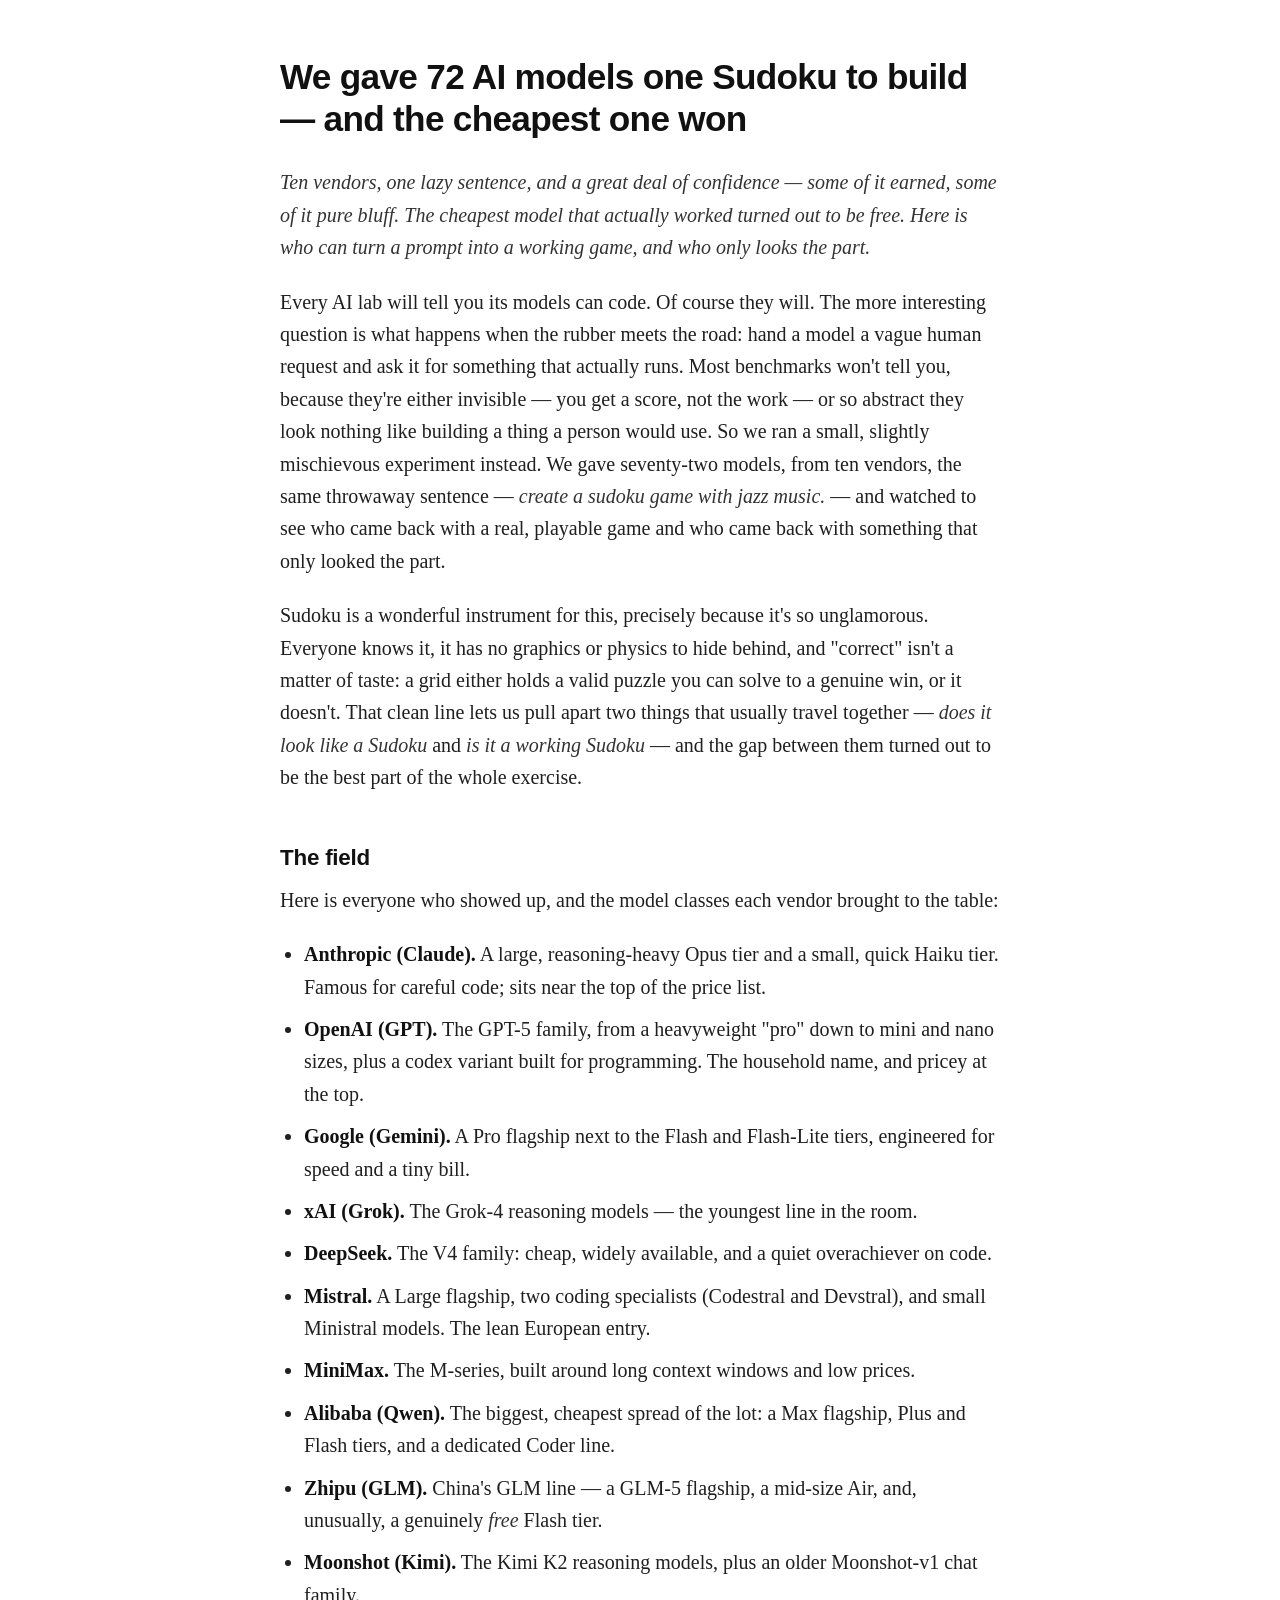
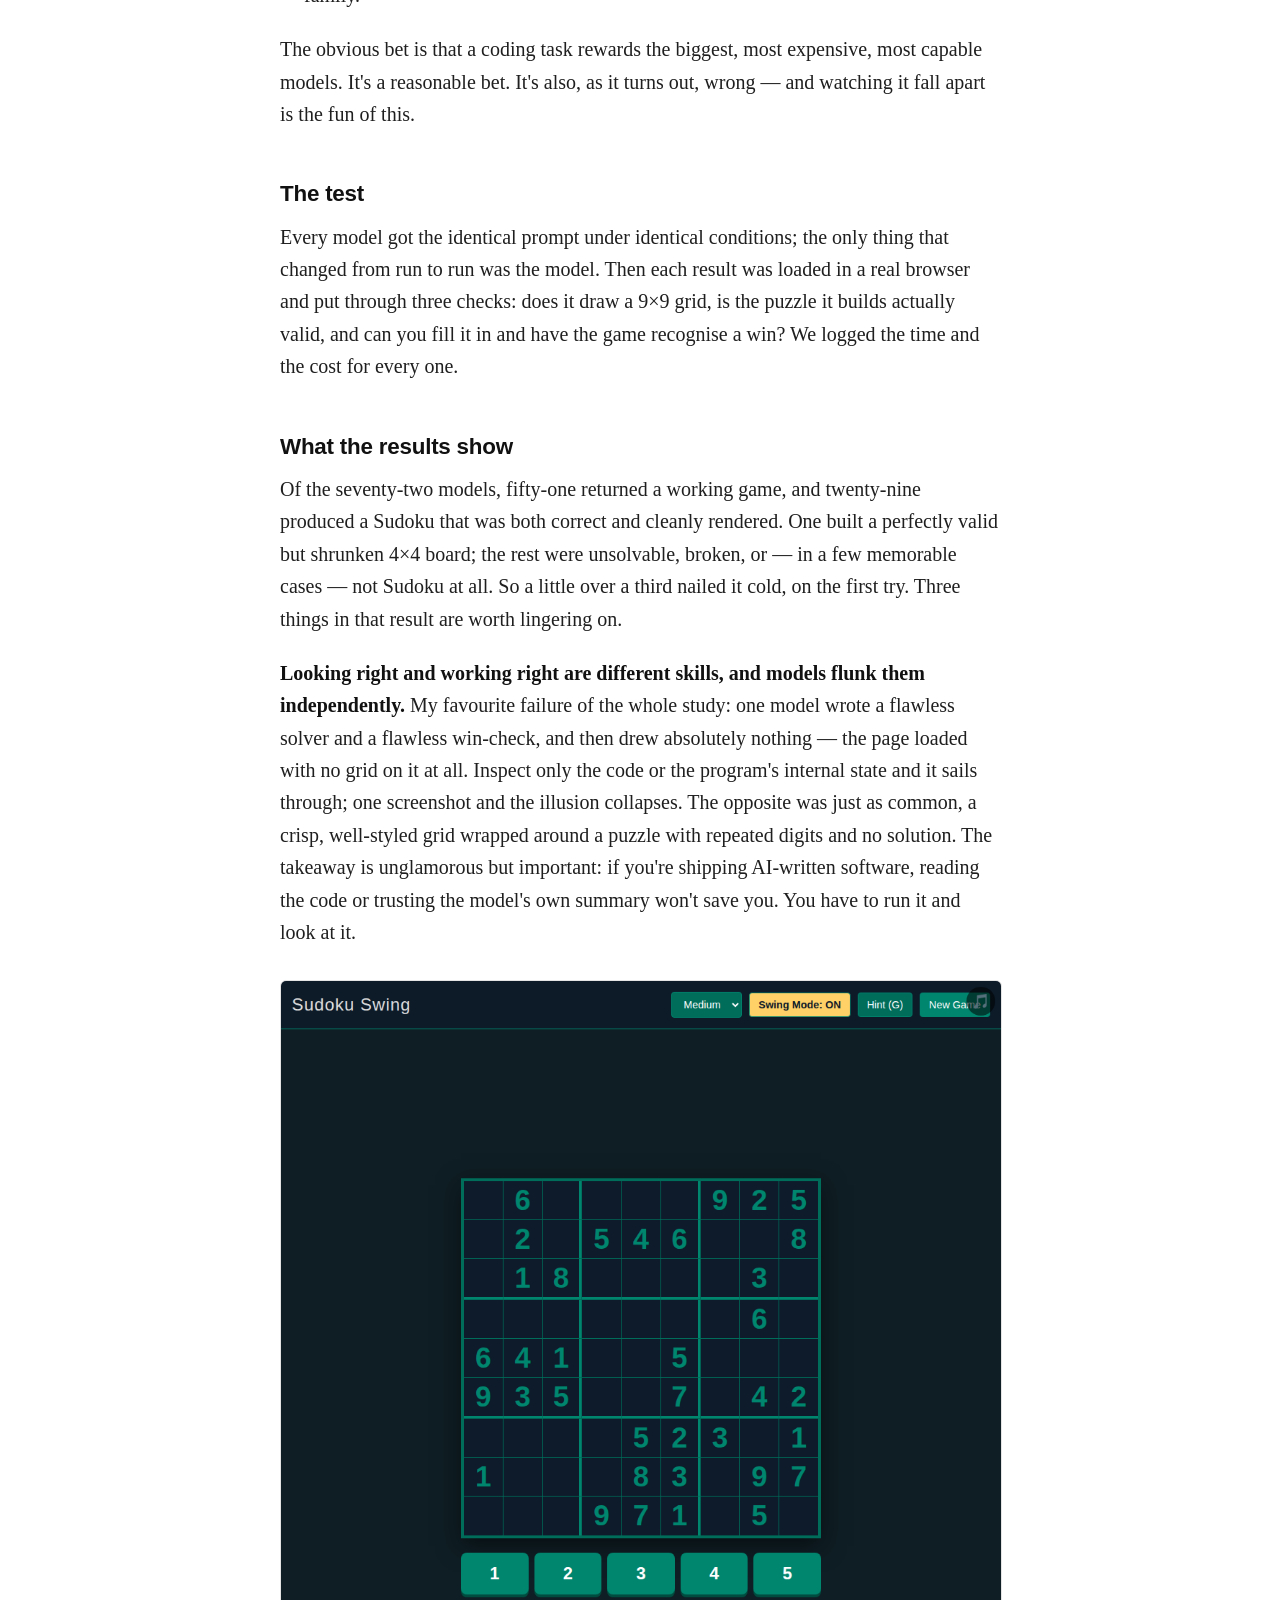
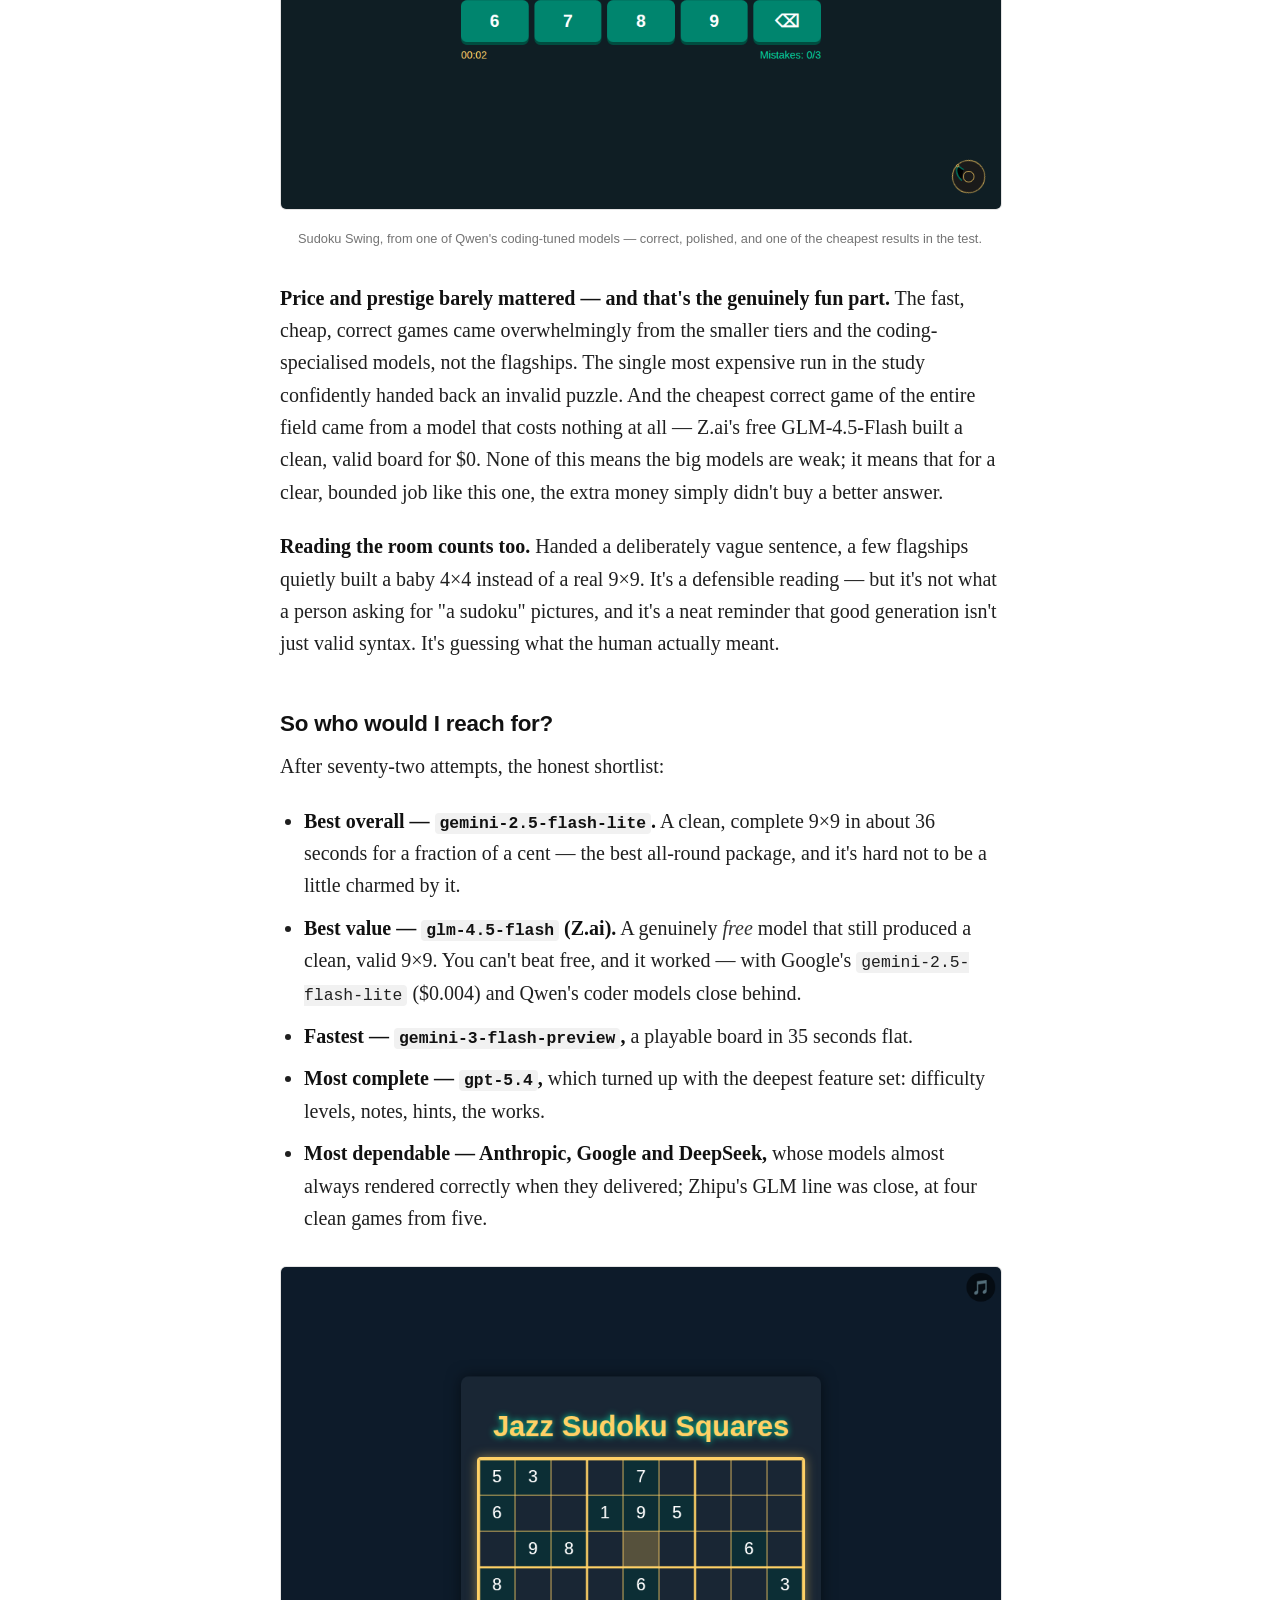
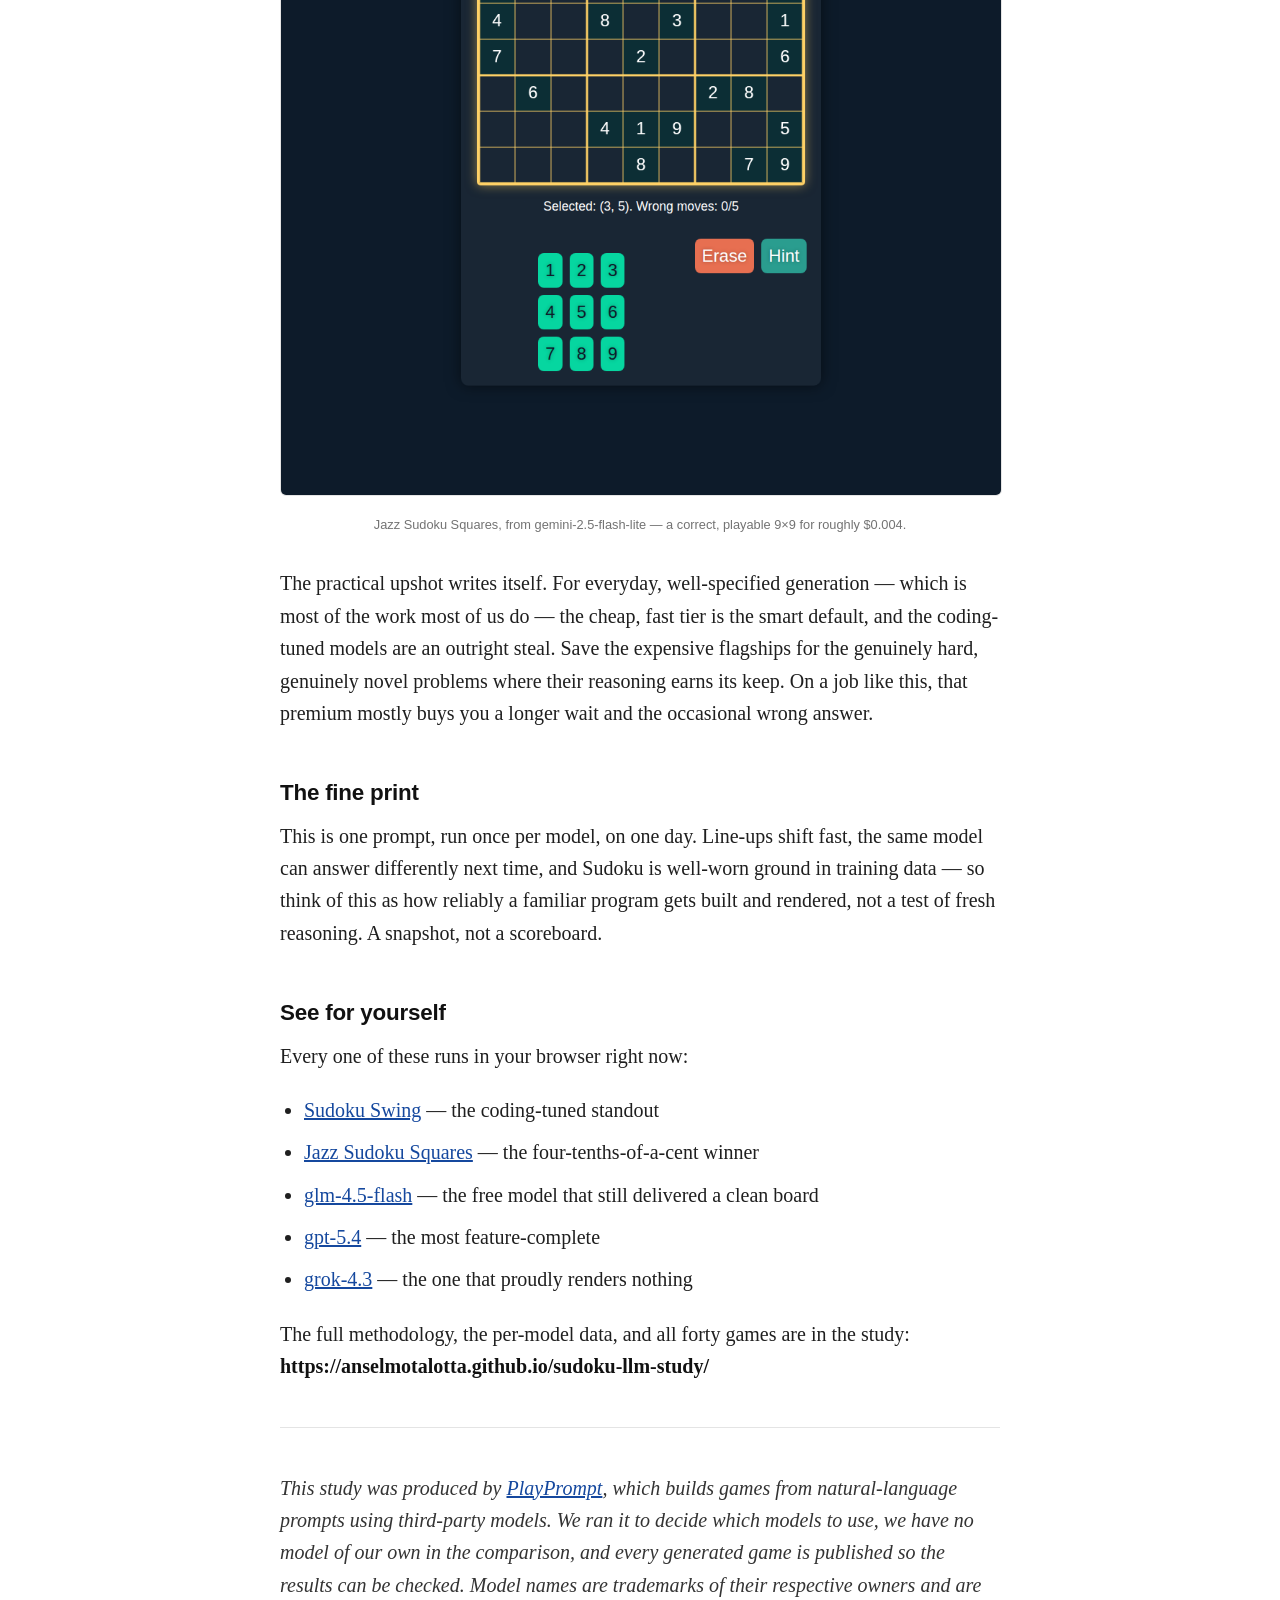
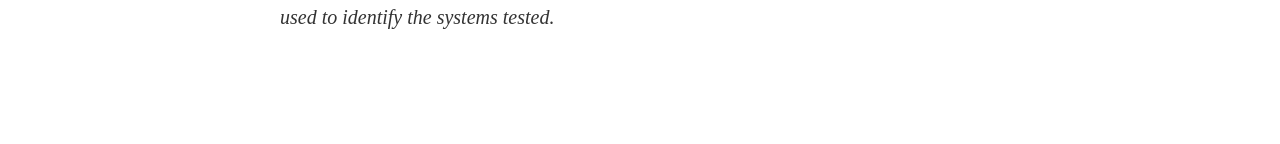
==== commit 1b7578c9: "Add GLM (Zhipu) + Kimi (Moonshot): study + article now 10 vendors / 72 models After keying both new " ====
--- a/article/index.html
+++ b/article/index.html
@@ -1,6 +1,6 @@
 <!DOCTYPE html><html lang="en"><head><meta charset="UTF-8">
 <meta name="viewport" content="width=device-width, initial-scale=1">
-<title>We gave 60 AI models one Sudoku to build — and the cheapest one won</title>
+<title>We gave 72 AI models one Sudoku to build — and the cheapest one won</title>
 <style>
  body{margin:0;background:#fff;color:#1f1f1f;font:20px/1.62 Georgia,Cambria,'Times New Roman',serif}
  .col{max-width:720px;margin:0 auto;padding:56px 24px 90px}
@@ -16,33 +16,33 @@
  code{font-family:ui-monospace,Menlo,Consolas,monospace;font-size:.82em;background:#f1f1f1;padding:1px 5px;border-radius:4px}
  .foot{font-size:.86rem;color:#666}
 </style></head><body><div class="col">
-<h1>We gave 60 AI models one Sudoku to build — and the cheapest one won</h1>
-<p><em>Eight vendors, one lazy sentence, and a great deal of confidence — some of it earned, some of it pure bluff. Here is who can actually turn a prompt into a working game, and who just looks the part.</em></p>
-<p>Every AI lab will tell you its models can code. Of course they will. The more interesting question is what happens when the rubber meets the road: hand a model a vague human request and ask it for something that actually runs. Most benchmarks won&#x27;t tell you, because they&#x27;re either invisible — you get a score, not the work — or so abstract they look nothing like building a thing a person would use. So we ran a small, slightly mischievous experiment instead. We gave sixty models, from eight vendors, the same throwaway sentence — <em>create a sudoku game with jazz music.</em> — and watched to see who came back with a real, playable game and who came back with something that only looked the part.</p>
+<h1>We gave 72 AI models one Sudoku to build — and the cheapest one won</h1>
+<p><em>Ten vendors, one lazy sentence, and a great deal of confidence — some of it earned, some of it pure bluff. The cheapest model that actually worked turned out to be free. Here is who can turn a prompt into a working game, and who only looks the part.</em></p>
+<p>Every AI lab will tell you its models can code. Of course they will. The more interesting question is what happens when the rubber meets the road: hand a model a vague human request and ask it for something that actually runs. Most benchmarks won&#x27;t tell you, because they&#x27;re either invisible — you get a score, not the work — or so abstract they look nothing like building a thing a person would use. So we ran a small, slightly mischievous experiment instead. We gave seventy-two models, from ten vendors, the same throwaway sentence — <em>create a sudoku game with jazz music.</em> — and watched to see who came back with a real, playable game and who came back with something that only looked the part.</p>
 <p>Sudoku is a wonderful instrument for this, precisely because it&#x27;s so unglamorous. Everyone knows it, it has no graphics or physics to hide behind, and &quot;correct&quot; isn&#x27;t a matter of taste: a grid either holds a valid puzzle you can solve to a genuine win, or it doesn&#x27;t. That clean line lets us pull apart two things that usually travel together — <em>does it look like a Sudoku</em> and <em>is it a working Sudoku</em> — and the gap between them turned out to be the best part of the whole exercise.</p>
 <h2>The field</h2>
 <p>Here is everyone who showed up, and the model classes each vendor brought to the table:</p>
-<ul><li><strong>Anthropic (Claude).</strong> A large, reasoning-heavy Opus tier and a small, quick Haiku tier. Famous for careful code; sits near the top of the price list.</li><li><strong>OpenAI (GPT).</strong> The GPT-5 family, from a heavyweight &quot;pro&quot; down to mini and nano sizes, plus a codex variant built for programming. The household name, and pricey at the top.</li><li><strong>Google (Gemini).</strong> A Pro flagship next to the Flash and Flash-Lite tiers, engineered for speed and a tiny bill.</li><li><strong>xAI (Grok).</strong> The Grok-4 reasoning models — the youngest line in the room.</li><li><strong>DeepSeek.</strong> The V4 family: cheap, widely available, and a quiet overachiever on code.</li><li><strong>Mistral.</strong> A Large flagship, two coding specialists (Codestral and Devstral), and small Ministral models. The lean European entry.</li><li><strong>MiniMax.</strong> The M-series, built around long context windows and low prices.</li><li><strong>Alibaba (Qwen).</strong> The biggest, cheapest spread of the lot: a Max flagship, Plus and Flash tiers, and a dedicated Coder line.</li></ul>
+<ul><li><strong>Anthropic (Claude).</strong> A large, reasoning-heavy Opus tier and a small, quick Haiku tier. Famous for careful code; sits near the top of the price list.</li><li><strong>OpenAI (GPT).</strong> The GPT-5 family, from a heavyweight &quot;pro&quot; down to mini and nano sizes, plus a codex variant built for programming. The household name, and pricey at the top.</li><li><strong>Google (Gemini).</strong> A Pro flagship next to the Flash and Flash-Lite tiers, engineered for speed and a tiny bill.</li><li><strong>xAI (Grok).</strong> The Grok-4 reasoning models — the youngest line in the room.</li><li><strong>DeepSeek.</strong> The V4 family: cheap, widely available, and a quiet overachiever on code.</li><li><strong>Mistral.</strong> A Large flagship, two coding specialists (Codestral and Devstral), and small Ministral models. The lean European entry.</li><li><strong>MiniMax.</strong> The M-series, built around long context windows and low prices.</li><li><strong>Alibaba (Qwen).</strong> The biggest, cheapest spread of the lot: a Max flagship, Plus and Flash tiers, and a dedicated Coder line.</li><li><strong>Zhipu (GLM).</strong> China&#x27;s GLM line — a GLM-5 flagship, a mid-size Air, and, unusually, a genuinely <em>free</em> Flash tier.</li><li><strong>Moonshot (Kimi).</strong> The Kimi K2 reasoning models, plus an older Moonshot-v1 chat family.</li></ul>
 <p>The obvious bet is that a coding task rewards the biggest, most expensive, most capable models. It&#x27;s a reasonable bet. It&#x27;s also, as it turns out, wrong — and watching it fall apart is the fun of this.</p>
 <h2>The test</h2>
 <p>Every model got the identical prompt under identical conditions; the only thing that changed from run to run was the model. Then each result was loaded in a real browser and put through three checks: does it draw a 9×9 grid, is the puzzle it builds actually valid, and can you fill it in and have the game recognise a win? We logged the time and the cost for every one.</p>
 <h2>What the results show</h2>
-<p>Of the sixty models, forty-one returned a working game, and twenty-three produced a Sudoku that was both correct and cleanly rendered. One built a perfectly valid but shrunken 4×4 board; the rest were unsolvable, broken, or — in a couple of memorable cases — not Sudoku at all. So a little over a third nailed it cold, on the first try. Three things in that result are worth lingering on.</p>
+<p>Of the seventy-two models, fifty-one returned a working game, and twenty-nine produced a Sudoku that was both correct and cleanly rendered. One built a perfectly valid but shrunken 4×4 board; the rest were unsolvable, broken, or — in a few memorable cases — not Sudoku at all. So a little over a third nailed it cold, on the first try. Three things in that result are worth lingering on.</p>
 <p><strong>Looking right and working right are different skills, and models flunk them independently.</strong> My favourite failure of the whole study: one model wrote a flawless solver and a flawless win-check, and then drew absolutely nothing — the page loaded with no grid on it at all. Inspect only the code or the program&#x27;s internal state and it sails through; one screenshot and the illusion collapses. The opposite was just as common, a crisp, well-styled grid wrapped around a puzzle with repeated digits and no solution. The takeaway is unglamorous but important: if you&#x27;re shipping AI-written software, reading the code or trusting the model&#x27;s own summary won&#x27;t save you. You have to run it and look at it.</p>
 <figure><img src="img-1.png" alt="Sudoku Swing, from one of Qwen&#x27;s coding-tuned models — correct, polished, and one of the cheapest results in the test."><figcaption>Sudoku Swing, from one of Qwen&#x27;s coding-tuned models — correct, polished, and one of the cheapest results in the test.</figcaption></figure>
-<p><strong>Price and prestige barely mattered — and that&#x27;s the genuinely fun part.</strong> The fast, cheap, correct games came overwhelmingly from the smaller tiers and the coding-specialised models, not the flagships. The single most expensive run in the study confidently handed back an invalid puzzle. None of this means the big models are weak; it means that for a clear, bounded job like this one, the extra money simply didn&#x27;t buy a better answer.</p>
+<p><strong>Price and prestige barely mattered — and that&#x27;s the genuinely fun part.</strong> The fast, cheap, correct games came overwhelmingly from the smaller tiers and the coding-specialised models, not the flagships. The single most expensive run in the study confidently handed back an invalid puzzle. And the cheapest correct game of the entire field came from a model that costs nothing at all — Z.ai&#x27;s free GLM-4.5-Flash built a clean, valid board for $0. None of this means the big models are weak; it means that for a clear, bounded job like this one, the extra money simply didn&#x27;t buy a better answer.</p>
 <p><strong>Reading the room counts too.</strong> Handed a deliberately vague sentence, a few flagships quietly built a baby 4×4 instead of a real 9×9. It&#x27;s a defensible reading — but it&#x27;s not what a person asking for &quot;a sudoku&quot; pictures, and it&#x27;s a neat reminder that good generation isn&#x27;t just valid syntax. It&#x27;s guessing what the human actually meant.</p>
 <h2>So who would I reach for?</h2>
-<p>After sixty attempts, the honest shortlist:</p>
-<ul><li><strong>Best overall — <code>gemini-2.5-flash-lite</code>.</strong> A clean, complete 9×9, built in about 36 seconds, from the cheapest model in the field. Nothing else came close to that combination, and it&#x27;s hard not to be a little charmed by it.</li><li><strong>Best value — <code>gemini-2.5-flash-lite</code> again,</strong> at roughly $0.004 a game, with Qwen&#x27;s coder models a hair behind at about a cent.</li><li><strong>Fastest — <code>gemini-3-flash-preview</code>,</strong> a playable board in 35 seconds flat.</li><li><strong>Most complete — <code>gpt-5.4</code>,</strong> which turned up with the deepest feature set: difficulty levels, notes, hints, the works.</li><li><strong>Most dependable — Anthropic, Google and DeepSeek,</strong> whose models almost always rendered correctly when they delivered.</li></ul>
+<p>After seventy-two attempts, the honest shortlist:</p>
+<ul><li><strong>Best overall — <code>gemini-2.5-flash-lite</code>.</strong> A clean, complete 9×9 in about 36 seconds for a fraction of a cent — the best all-round package, and it&#x27;s hard not to be a little charmed by it.</li><li><strong>Best value — <code>glm-4.5-flash</code> (Z.ai).</strong> A genuinely <em>free</em> model that still produced a clean, valid 9×9. You can&#x27;t beat free, and it worked — with Google&#x27;s <code>gemini-2.5-flash-lite</code> ($0.004) and Qwen&#x27;s coder models close behind.</li><li><strong>Fastest — <code>gemini-3-flash-preview</code>,</strong> a playable board in 35 seconds flat.</li><li><strong>Most complete — <code>gpt-5.4</code>,</strong> which turned up with the deepest feature set: difficulty levels, notes, hints, the works.</li><li><strong>Most dependable — Anthropic, Google and DeepSeek,</strong> whose models almost always rendered correctly when they delivered; Zhipu&#x27;s GLM line was close, at four clean games from five.</li></ul>
 <figure><img src="img-2.png" alt="Jazz Sudoku Squares, from gemini-2.5-flash-lite — a correct, playable 9×9 for roughly $0.004."><figcaption>Jazz Sudoku Squares, from gemini-2.5-flash-lite — a correct, playable 9×9 for roughly $0.004.</figcaption></figure>
 <p>The practical upshot writes itself. For everyday, well-specified generation — which is most of the work most of us do — the cheap, fast tier is the smart default, and the coding-tuned models are an outright steal. Save the expensive flagships for the genuinely hard, genuinely novel problems where their reasoning earns its keep. On a job like this, that premium mostly buys you a longer wait and the occasional wrong answer.</p>
 <h2>The fine print</h2>
 <p>This is one prompt, run once per model, on one day. Line-ups shift fast, the same model can answer differently next time, and Sudoku is well-worn ground in training data — so think of this as how reliably a familiar program gets built and rendered, not a test of fresh reasoning. A snapshot, not a scoreboard.</p>
 <h2>See for yourself</h2>
 <p>Every one of these runs in your browser right now:</p>
-<ul><li><a href="https://anselmotalotta.github.io/sudoku-llm-study/games/qwen3-coder-next.html">Sudoku Swing</a> — the coding-tuned standout</li><li><a href="https://anselmotalotta.github.io/sudoku-llm-study/games/gemini-gemini-2-5-flash-lite.html">Jazz Sudoku Squares</a> — the four-tenths-of-a-cent winner</li><li><a href="https://anselmotalotta.github.io/sudoku-llm-study/games/gpt-5-4.html">gpt-5.4</a> — the most feature-complete</li><li><a href="https://anselmotalotta.github.io/sudoku-llm-study/games/xai-grok-4-3.html">grok-4.3</a> — the one that proudly renders nothing</li></ul>
-<p>The full methodology, the per-model data, and all thirty games are in the study: <strong>https://anselmotalotta.github.io/sudoku-llm-study/</strong></p>
+<ul><li><a href="https://anselmotalotta.github.io/sudoku-llm-study/games/qwen3-coder-next.html">Sudoku Swing</a> — the coding-tuned standout</li><li><a href="https://anselmotalotta.github.io/sudoku-llm-study/games/gemini-gemini-2-5-flash-lite.html">Jazz Sudoku Squares</a> — the four-tenths-of-a-cent winner</li><li><a href="https://anselmotalotta.github.io/sudoku-llm-study/games/glm-4-5-flash.html">glm-4.5-flash</a> — the free model that still delivered a clean board</li><li><a href="https://anselmotalotta.github.io/sudoku-llm-study/games/gpt-5-4.html">gpt-5.4</a> — the most feature-complete</li><li><a href="https://anselmotalotta.github.io/sudoku-llm-study/games/xai-grok-4-3.html">grok-4.3</a> — the one that proudly renders nothing</li></ul>
+<p>The full methodology, the per-model data, and all forty games are in the study: <strong>https://anselmotalotta.github.io/sudoku-llm-study/</strong></p>
 <hr>
 <p><em>This study was produced by <a href="https://playprompt.org">PlayPrompt</a>, which builds games from natural-language prompts using third-party models. We ran it to decide which models to use, we have no model of our own in the comparison, and every generated game is published so the results can be checked. Model names are trademarks of their respective owners and are used to identify the systems tested.</em></p>
 </div></body></html>
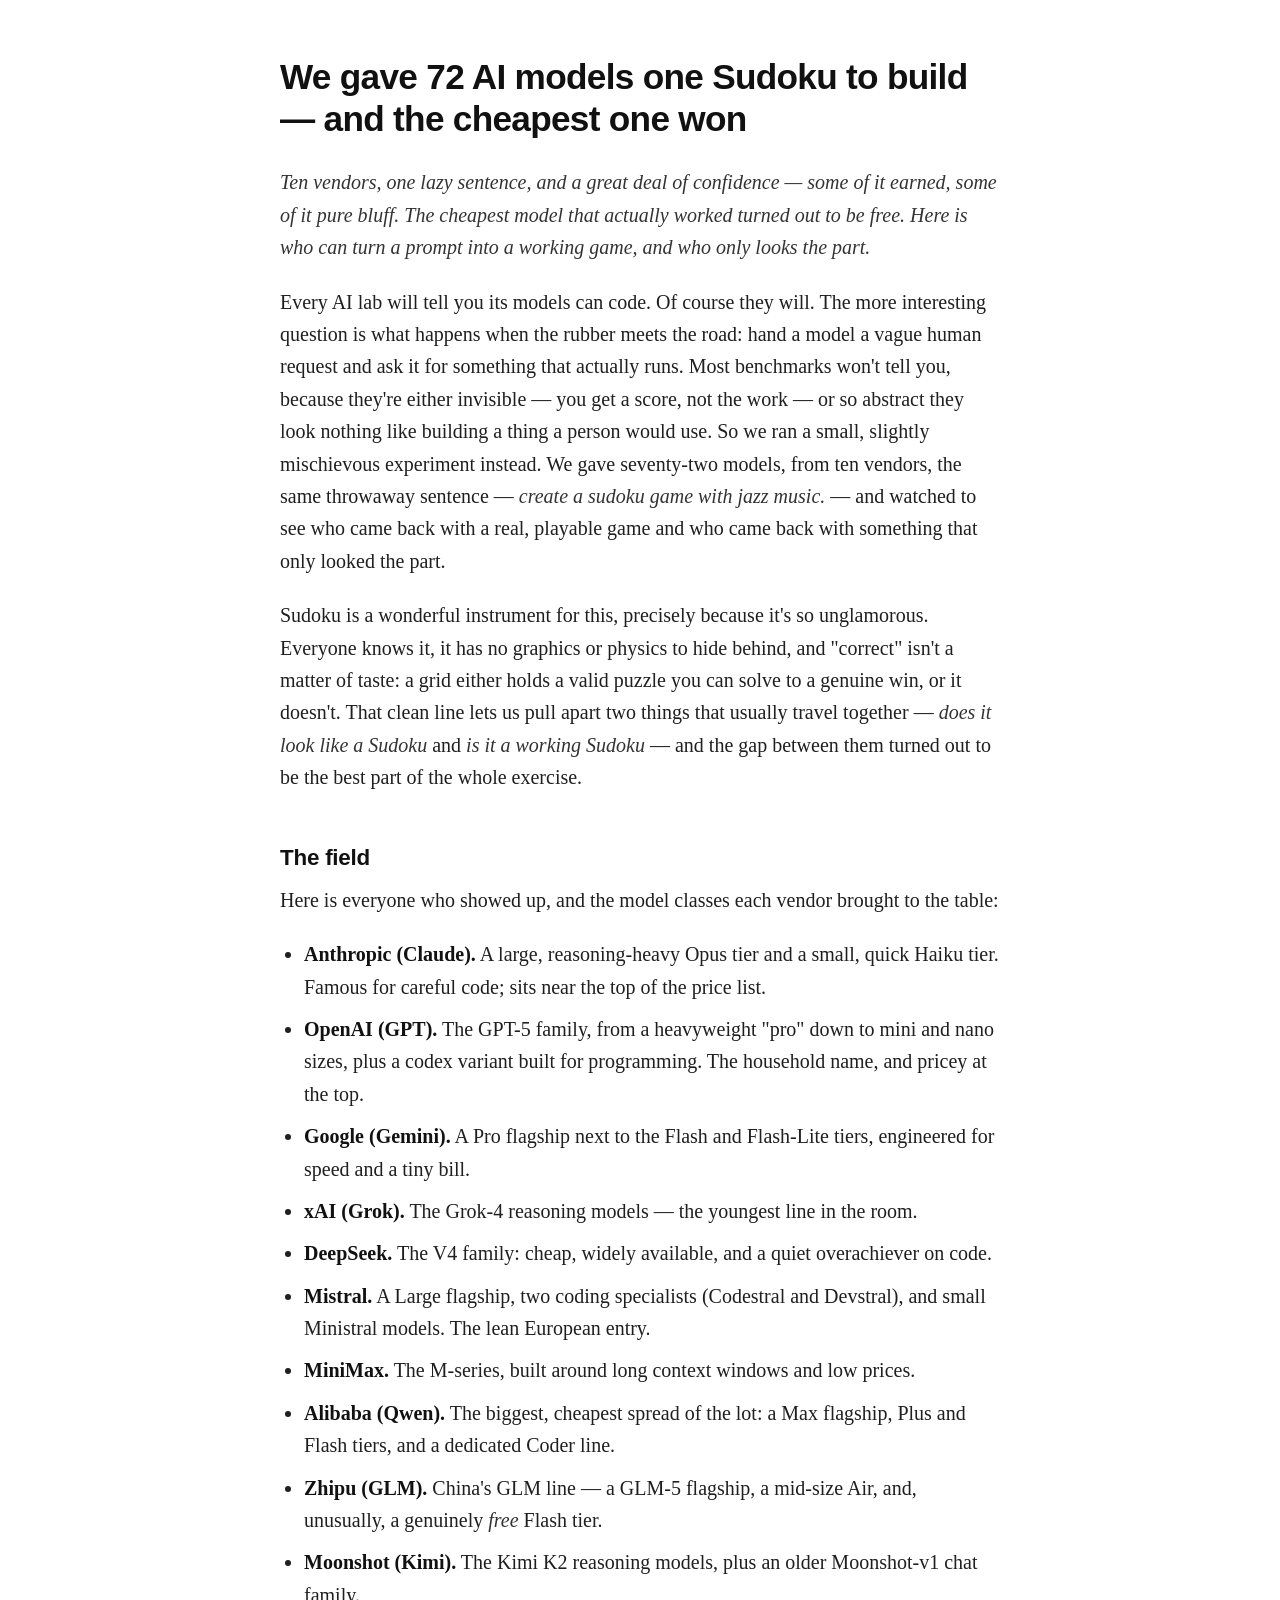
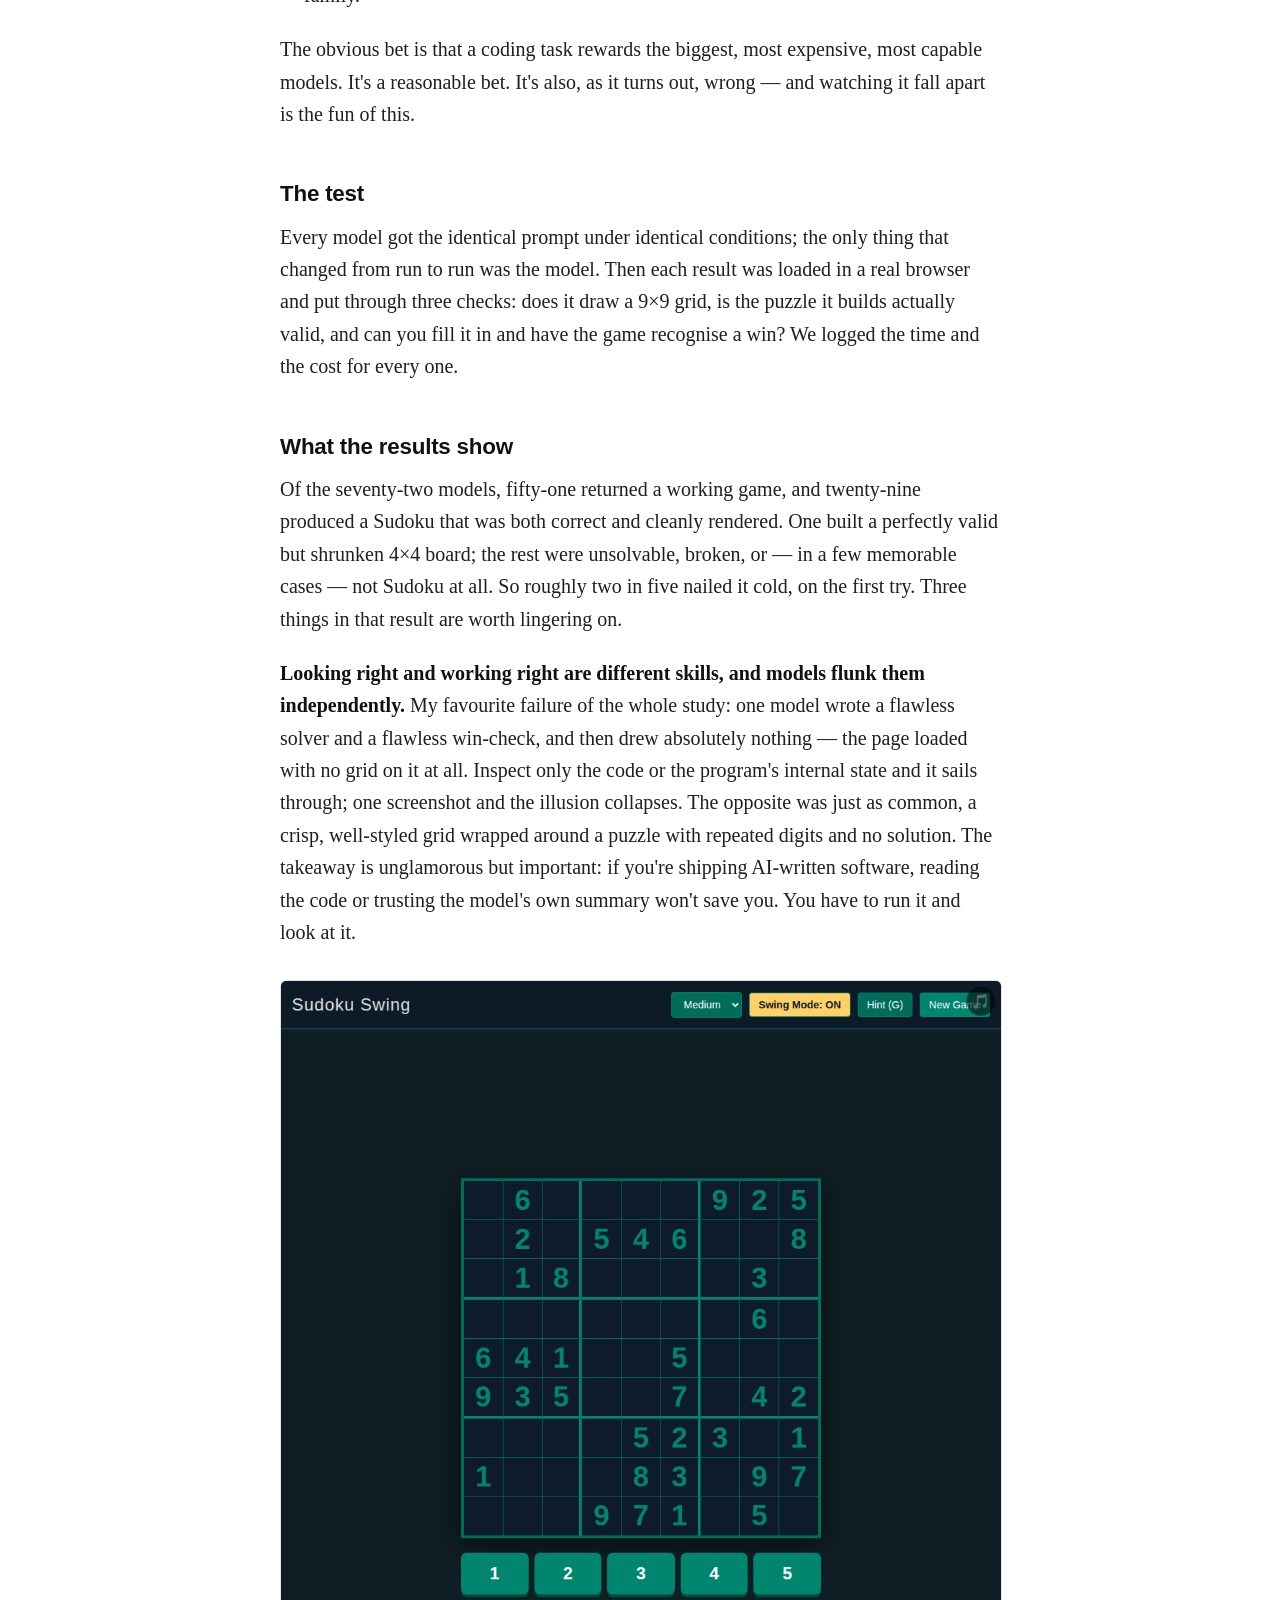
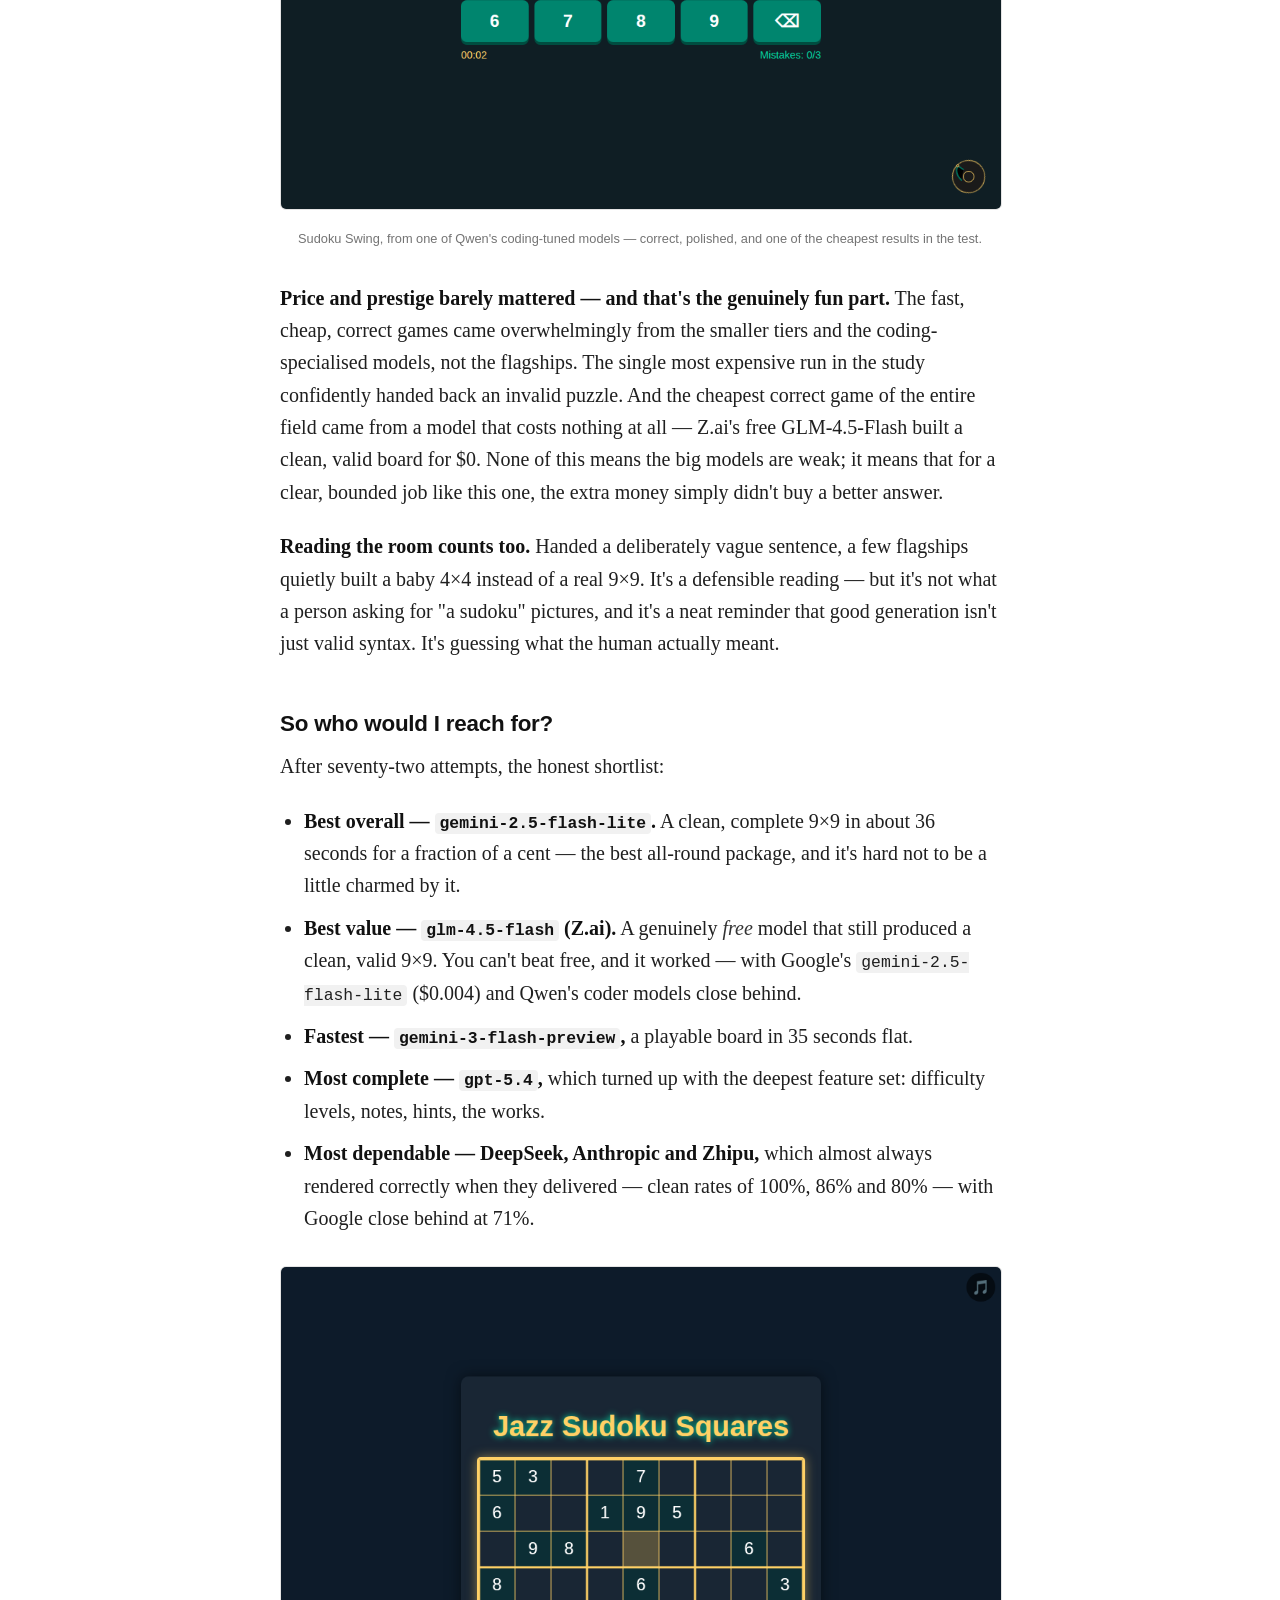
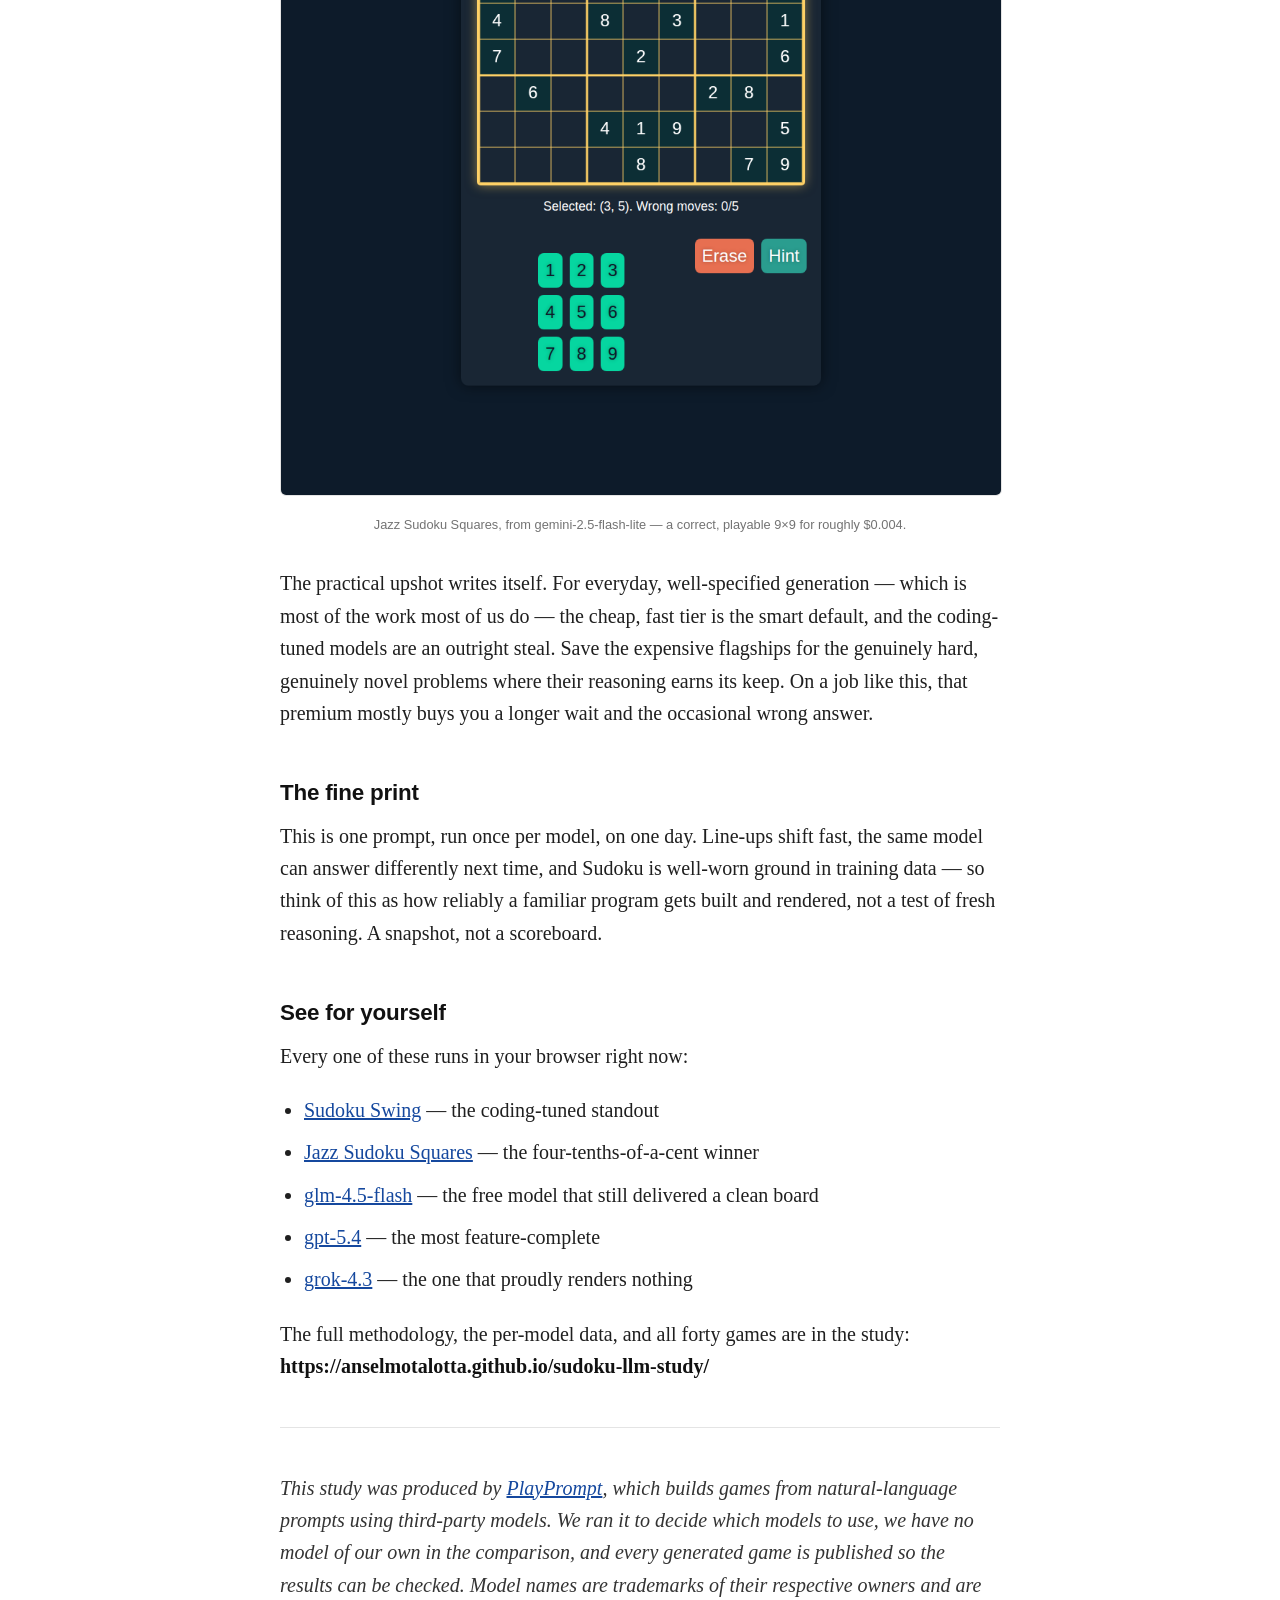
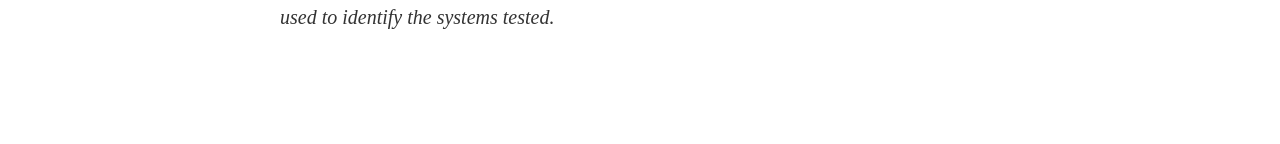
==== commit 8fe5ef6b: "Fix study/article consistency after end-to-end review - Funnel footnote: '19 not-delivered (60-51)' " ====
--- a/article/index.html
+++ b/article/index.html
@@ -27,14 +27,14 @@
 <h2>The test</h2>
 <p>Every model got the identical prompt under identical conditions; the only thing that changed from run to run was the model. Then each result was loaded in a real browser and put through three checks: does it draw a 9×9 grid, is the puzzle it builds actually valid, and can you fill it in and have the game recognise a win? We logged the time and the cost for every one.</p>
 <h2>What the results show</h2>
-<p>Of the seventy-two models, fifty-one returned a working game, and twenty-nine produced a Sudoku that was both correct and cleanly rendered. One built a perfectly valid but shrunken 4×4 board; the rest were unsolvable, broken, or — in a few memorable cases — not Sudoku at all. So a little over a third nailed it cold, on the first try. Three things in that result are worth lingering on.</p>
+<p>Of the seventy-two models, fifty-one returned a working game, and twenty-nine produced a Sudoku that was both correct and cleanly rendered. One built a perfectly valid but shrunken 4×4 board; the rest were unsolvable, broken, or — in a few memorable cases — not Sudoku at all. So roughly two in five nailed it cold, on the first try. Three things in that result are worth lingering on.</p>
 <p><strong>Looking right and working right are different skills, and models flunk them independently.</strong> My favourite failure of the whole study: one model wrote a flawless solver and a flawless win-check, and then drew absolutely nothing — the page loaded with no grid on it at all. Inspect only the code or the program&#x27;s internal state and it sails through; one screenshot and the illusion collapses. The opposite was just as common, a crisp, well-styled grid wrapped around a puzzle with repeated digits and no solution. The takeaway is unglamorous but important: if you&#x27;re shipping AI-written software, reading the code or trusting the model&#x27;s own summary won&#x27;t save you. You have to run it and look at it.</p>
 <figure><img src="img-1.png" alt="Sudoku Swing, from one of Qwen&#x27;s coding-tuned models — correct, polished, and one of the cheapest results in the test."><figcaption>Sudoku Swing, from one of Qwen&#x27;s coding-tuned models — correct, polished, and one of the cheapest results in the test.</figcaption></figure>
 <p><strong>Price and prestige barely mattered — and that&#x27;s the genuinely fun part.</strong> The fast, cheap, correct games came overwhelmingly from the smaller tiers and the coding-specialised models, not the flagships. The single most expensive run in the study confidently handed back an invalid puzzle. And the cheapest correct game of the entire field came from a model that costs nothing at all — Z.ai&#x27;s free GLM-4.5-Flash built a clean, valid board for $0. None of this means the big models are weak; it means that for a clear, bounded job like this one, the extra money simply didn&#x27;t buy a better answer.</p>
 <p><strong>Reading the room counts too.</strong> Handed a deliberately vague sentence, a few flagships quietly built a baby 4×4 instead of a real 9×9. It&#x27;s a defensible reading — but it&#x27;s not what a person asking for &quot;a sudoku&quot; pictures, and it&#x27;s a neat reminder that good generation isn&#x27;t just valid syntax. It&#x27;s guessing what the human actually meant.</p>
 <h2>So who would I reach for?</h2>
 <p>After seventy-two attempts, the honest shortlist:</p>
-<ul><li><strong>Best overall — <code>gemini-2.5-flash-lite</code>.</strong> A clean, complete 9×9 in about 36 seconds for a fraction of a cent — the best all-round package, and it&#x27;s hard not to be a little charmed by it.</li><li><strong>Best value — <code>glm-4.5-flash</code> (Z.ai).</strong> A genuinely <em>free</em> model that still produced a clean, valid 9×9. You can&#x27;t beat free, and it worked — with Google&#x27;s <code>gemini-2.5-flash-lite</code> ($0.004) and Qwen&#x27;s coder models close behind.</li><li><strong>Fastest — <code>gemini-3-flash-preview</code>,</strong> a playable board in 35 seconds flat.</li><li><strong>Most complete — <code>gpt-5.4</code>,</strong> which turned up with the deepest feature set: difficulty levels, notes, hints, the works.</li><li><strong>Most dependable — Anthropic, Google and DeepSeek,</strong> whose models almost always rendered correctly when they delivered; Zhipu&#x27;s GLM line was close, at four clean games from five.</li></ul>
+<ul><li><strong>Best overall — <code>gemini-2.5-flash-lite</code>.</strong> A clean, complete 9×9 in about 36 seconds for a fraction of a cent — the best all-round package, and it&#x27;s hard not to be a little charmed by it.</li><li><strong>Best value — <code>glm-4.5-flash</code> (Z.ai).</strong> A genuinely <em>free</em> model that still produced a clean, valid 9×9. You can&#x27;t beat free, and it worked — with Google&#x27;s <code>gemini-2.5-flash-lite</code> ($0.004) and Qwen&#x27;s coder models close behind.</li><li><strong>Fastest — <code>gemini-3-flash-preview</code>,</strong> a playable board in 35 seconds flat.</li><li><strong>Most complete — <code>gpt-5.4</code>,</strong> which turned up with the deepest feature set: difficulty levels, notes, hints, the works.</li><li><strong>Most dependable — DeepSeek, Anthropic and Zhipu,</strong> which almost always rendered correctly when they delivered — clean rates of 100%, 86% and 80% — with Google close behind at 71%.</li></ul>
 <figure><img src="img-2.png" alt="Jazz Sudoku Squares, from gemini-2.5-flash-lite — a correct, playable 9×9 for roughly $0.004."><figcaption>Jazz Sudoku Squares, from gemini-2.5-flash-lite — a correct, playable 9×9 for roughly $0.004.</figcaption></figure>
 <p>The practical upshot writes itself. For everyday, well-specified generation — which is most of the work most of us do — the cheap, fast tier is the smart default, and the coding-tuned models are an outright steal. Save the expensive flagships for the genuinely hard, genuinely novel problems where their reasoning earns its keep. On a job like this, that premium mostly buys you a longer wait and the occasional wrong answer.</p>
 <h2>The fine print</h2>
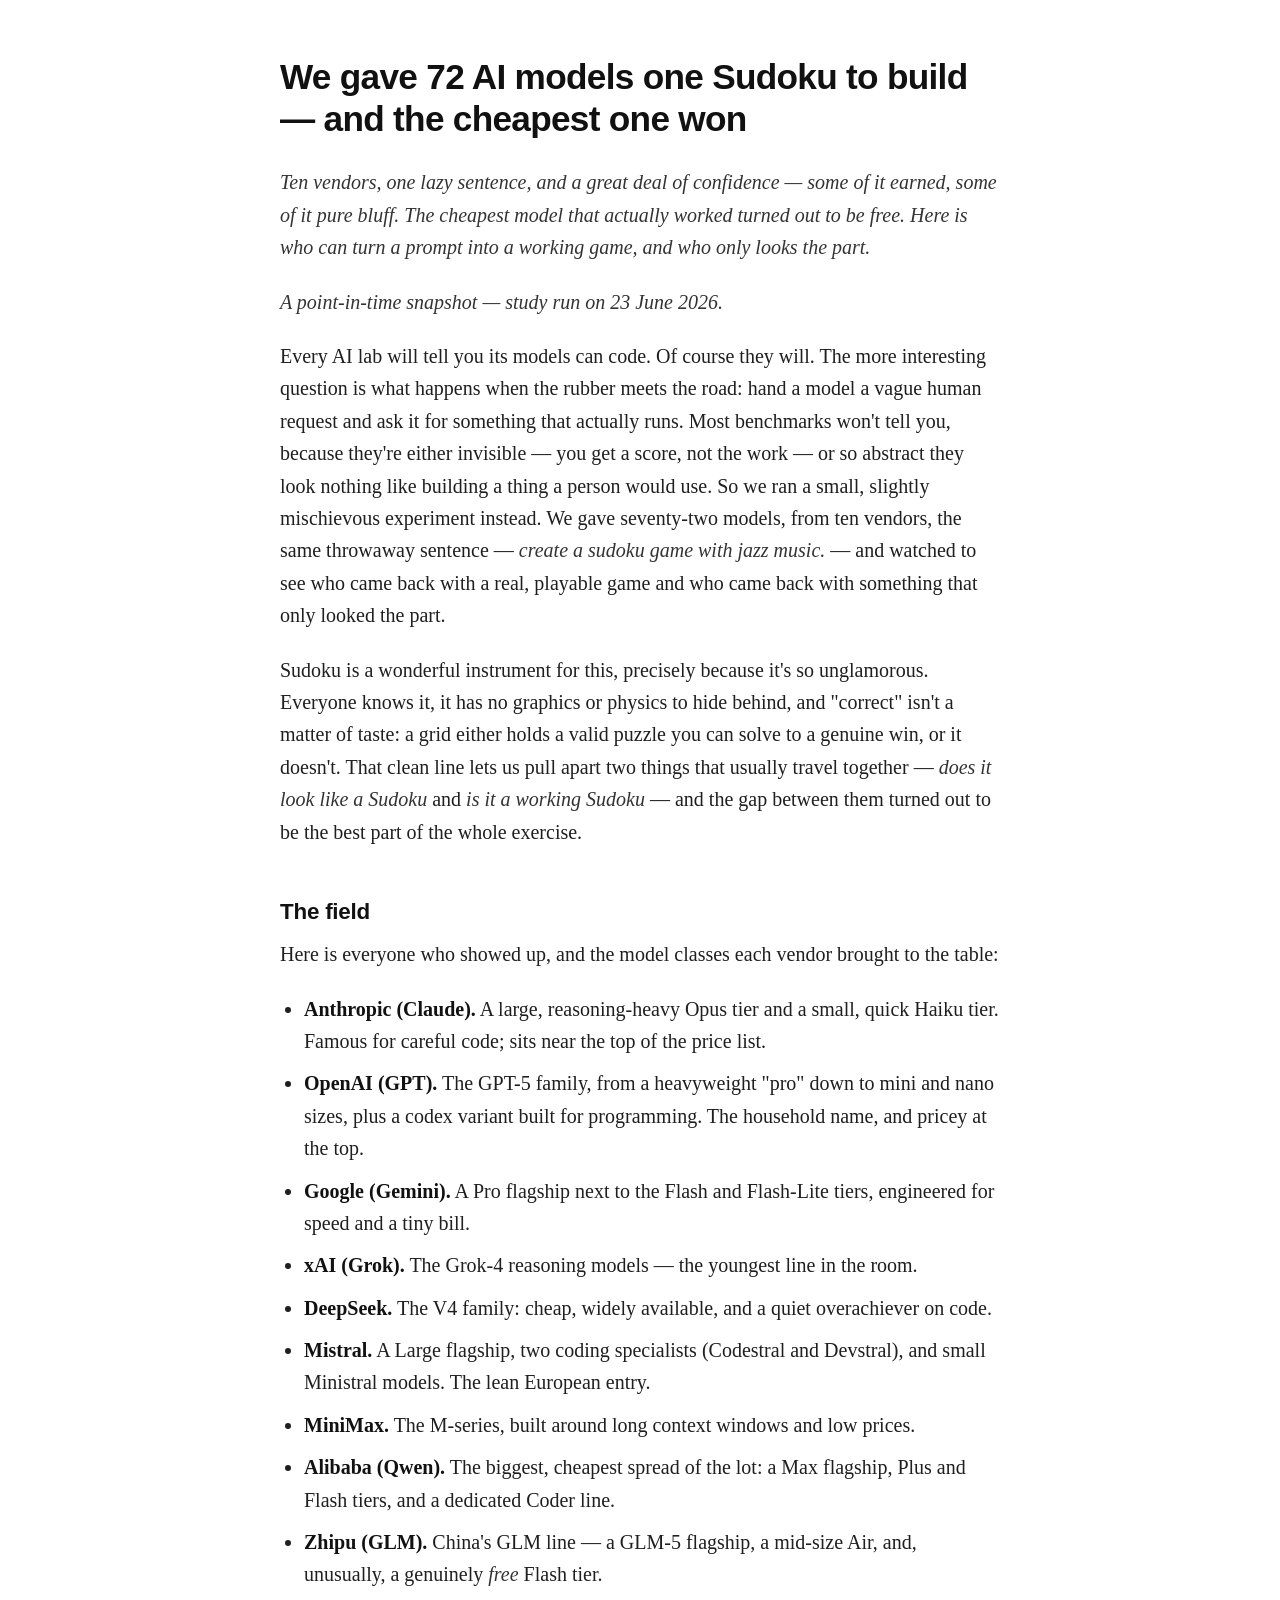
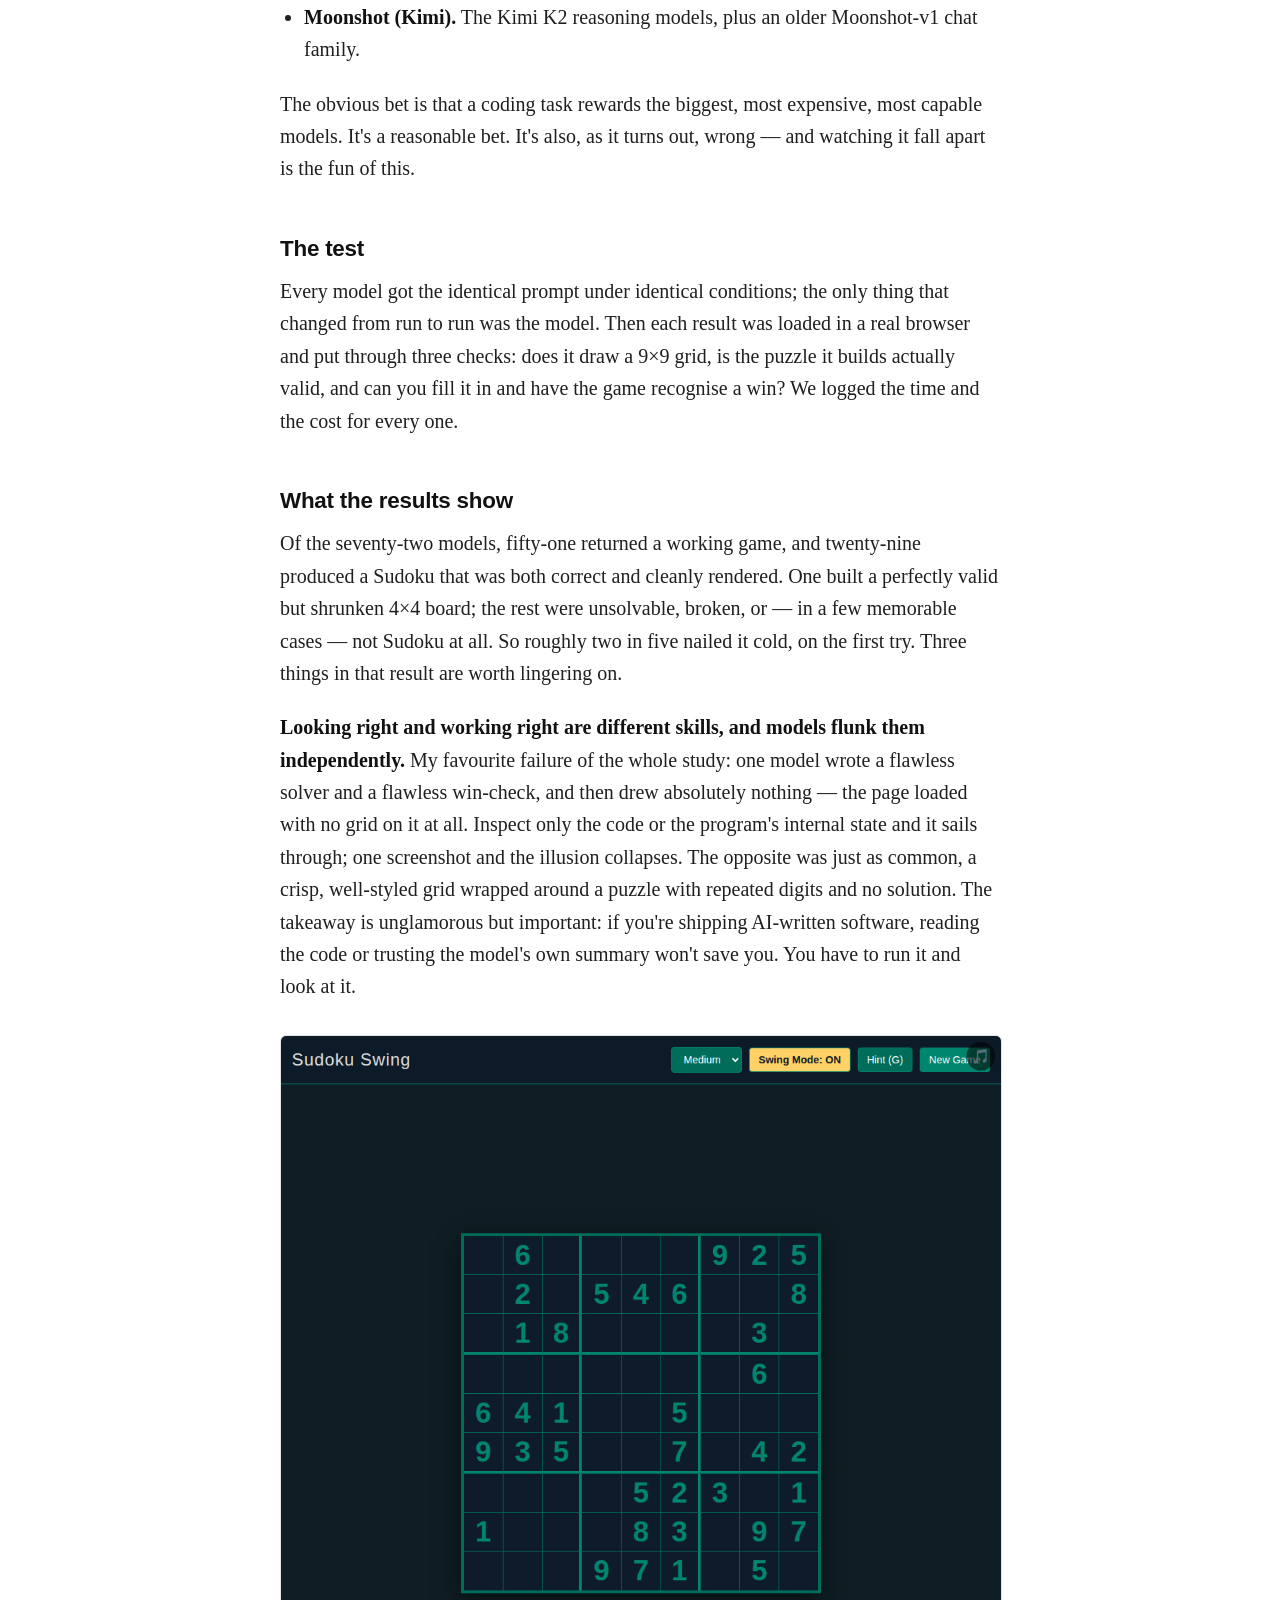
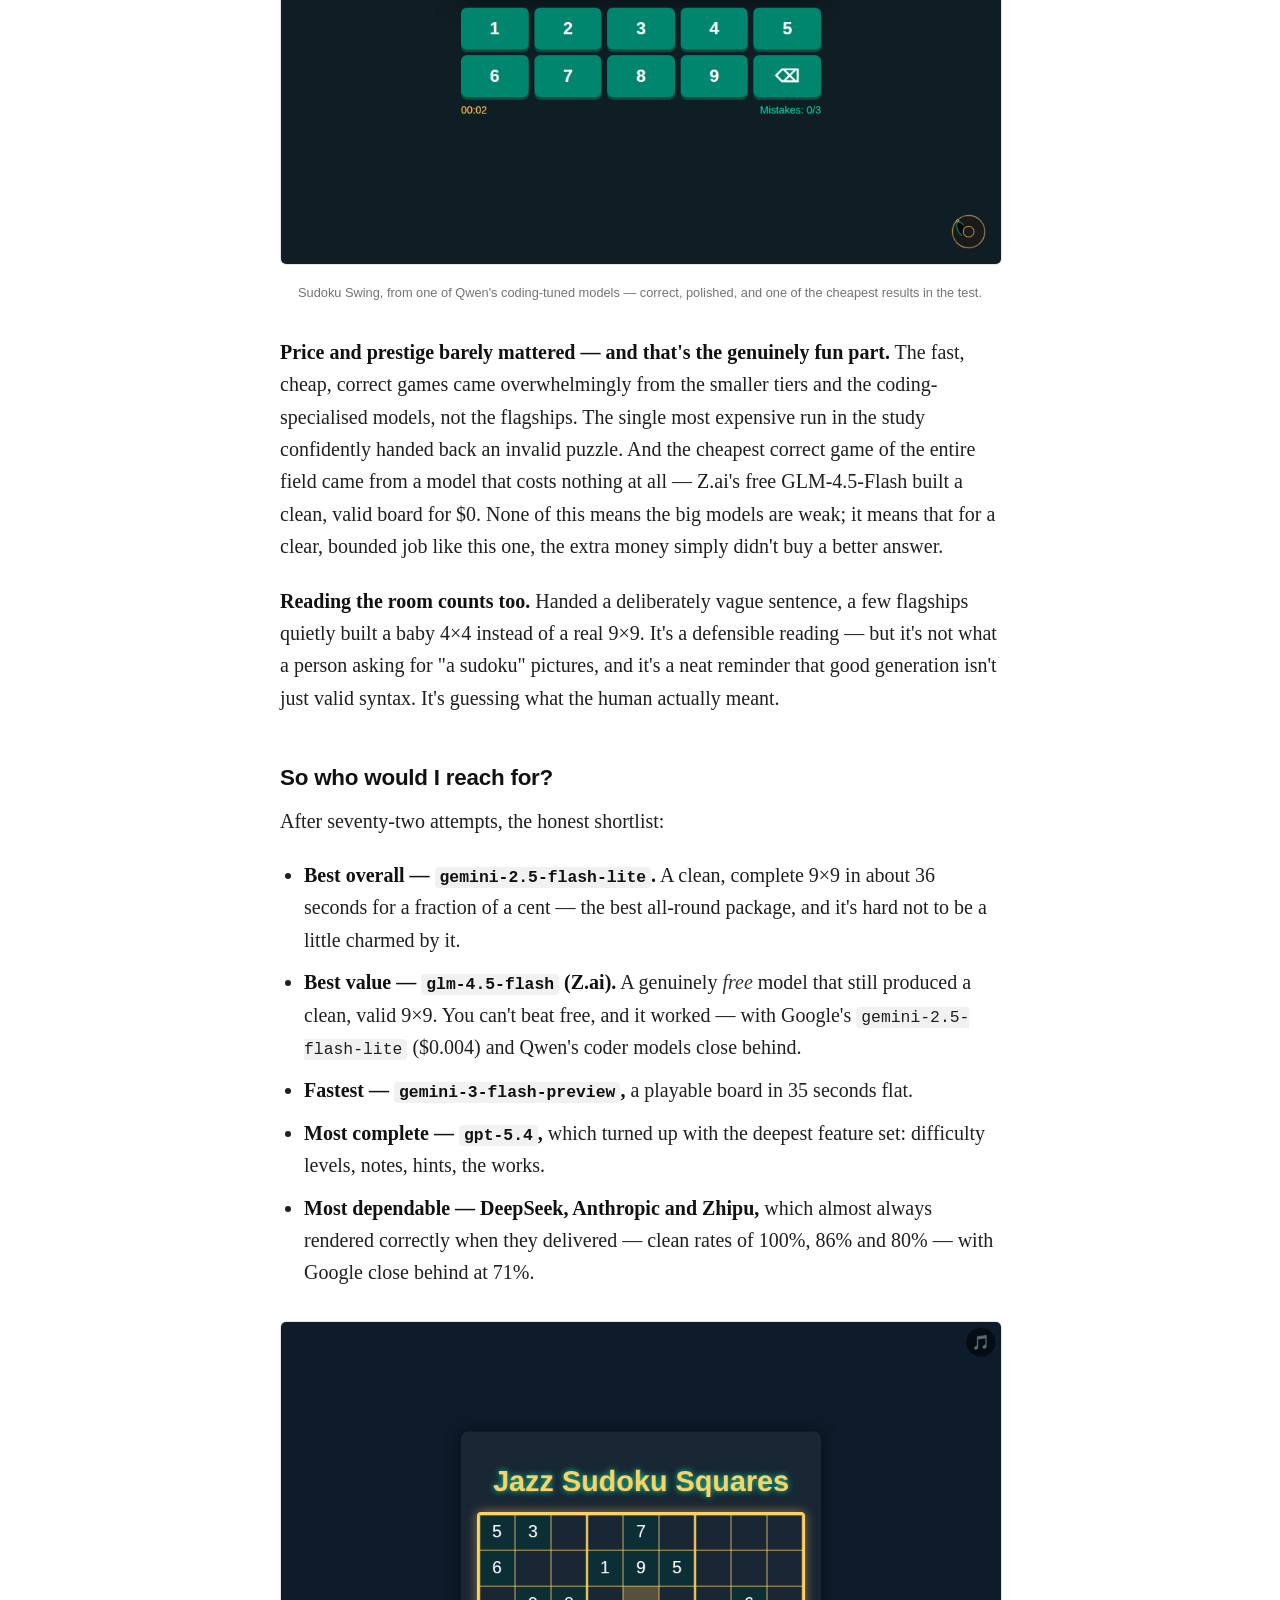
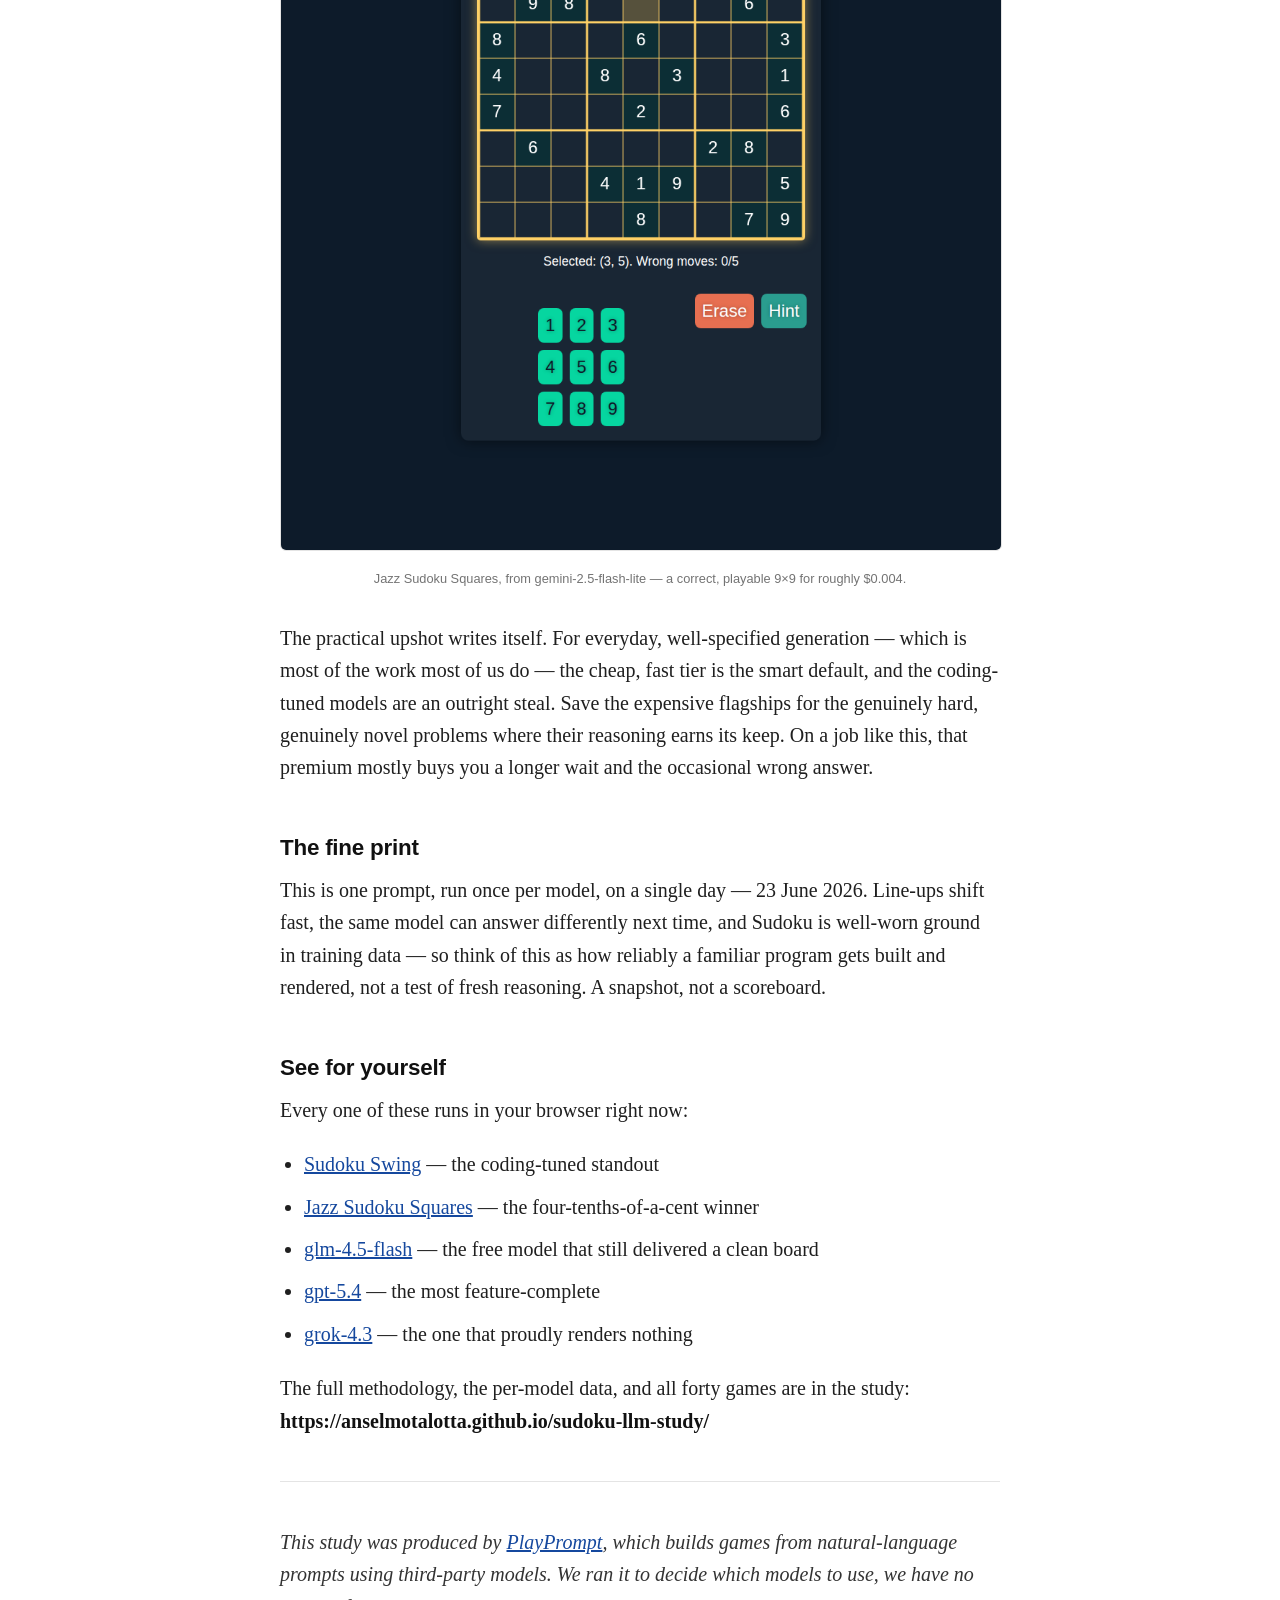
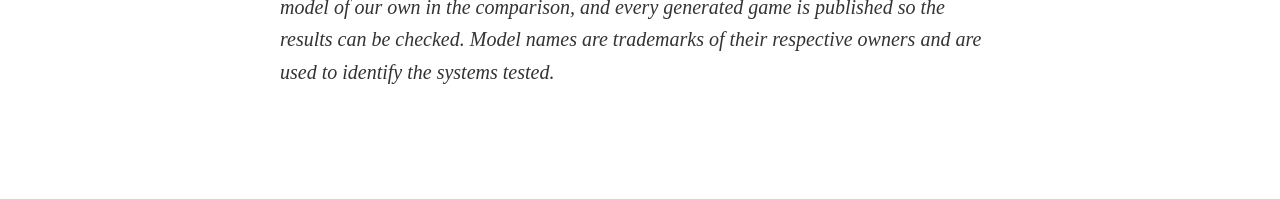
==== commit 28473119: "article: add study run date (23 June 2026) — dateline + fine print" ====
--- a/article/index.html
+++ b/article/index.html
@@ -18,6 +18,7 @@
 </style></head><body><div class="col">
 <h1>We gave 72 AI models one Sudoku to build — and the cheapest one won</h1>
 <p><em>Ten vendors, one lazy sentence, and a great deal of confidence — some of it earned, some of it pure bluff. The cheapest model that actually worked turned out to be free. Here is who can turn a prompt into a working game, and who only looks the part.</em></p>
+<p><em>A point-in-time snapshot — study run on 23 June 2026.</em></p>
 <p>Every AI lab will tell you its models can code. Of course they will. The more interesting question is what happens when the rubber meets the road: hand a model a vague human request and ask it for something that actually runs. Most benchmarks won&#x27;t tell you, because they&#x27;re either invisible — you get a score, not the work — or so abstract they look nothing like building a thing a person would use. So we ran a small, slightly mischievous experiment instead. We gave seventy-two models, from ten vendors, the same throwaway sentence — <em>create a sudoku game with jazz music.</em> — and watched to see who came back with a real, playable game and who came back with something that only looked the part.</p>
 <p>Sudoku is a wonderful instrument for this, precisely because it&#x27;s so unglamorous. Everyone knows it, it has no graphics or physics to hide behind, and &quot;correct&quot; isn&#x27;t a matter of taste: a grid either holds a valid puzzle you can solve to a genuine win, or it doesn&#x27;t. That clean line lets us pull apart two things that usually travel together — <em>does it look like a Sudoku</em> and <em>is it a working Sudoku</em> — and the gap between them turned out to be the best part of the whole exercise.</p>
 <h2>The field</h2>
@@ -38,7 +39,7 @@
 <figure><img src="img-2.png" alt="Jazz Sudoku Squares, from gemini-2.5-flash-lite — a correct, playable 9×9 for roughly $0.004."><figcaption>Jazz Sudoku Squares, from gemini-2.5-flash-lite — a correct, playable 9×9 for roughly $0.004.</figcaption></figure>
 <p>The practical upshot writes itself. For everyday, well-specified generation — which is most of the work most of us do — the cheap, fast tier is the smart default, and the coding-tuned models are an outright steal. Save the expensive flagships for the genuinely hard, genuinely novel problems where their reasoning earns its keep. On a job like this, that premium mostly buys you a longer wait and the occasional wrong answer.</p>
 <h2>The fine print</h2>
-<p>This is one prompt, run once per model, on one day. Line-ups shift fast, the same model can answer differently next time, and Sudoku is well-worn ground in training data — so think of this as how reliably a familiar program gets built and rendered, not a test of fresh reasoning. A snapshot, not a scoreboard.</p>
+<p>This is one prompt, run once per model, on a single day — 23 June 2026. Line-ups shift fast, the same model can answer differently next time, and Sudoku is well-worn ground in training data — so think of this as how reliably a familiar program gets built and rendered, not a test of fresh reasoning. A snapshot, not a scoreboard.</p>
 <h2>See for yourself</h2>
 <p>Every one of these runs in your browser right now:</p>
 <ul><li><a href="https://anselmotalotta.github.io/sudoku-llm-study/games/qwen3-coder-next.html">Sudoku Swing</a> — the coding-tuned standout</li><li><a href="https://anselmotalotta.github.io/sudoku-llm-study/games/gemini-gemini-2-5-flash-lite.html">Jazz Sudoku Squares</a> — the four-tenths-of-a-cent winner</li><li><a href="https://anselmotalotta.github.io/sudoku-llm-study/games/glm-4-5-flash.html">glm-4.5-flash</a> — the free model that still delivered a clean board</li><li><a href="https://anselmotalotta.github.io/sudoku-llm-study/games/gpt-5-4.html">gpt-5.4</a> — the most feature-complete</li><li><a href="https://anselmotalotta.github.io/sudoku-llm-study/games/xai-grok-4-3.html">grok-4.3</a> — the one that proudly renders nothing</li></ul>
